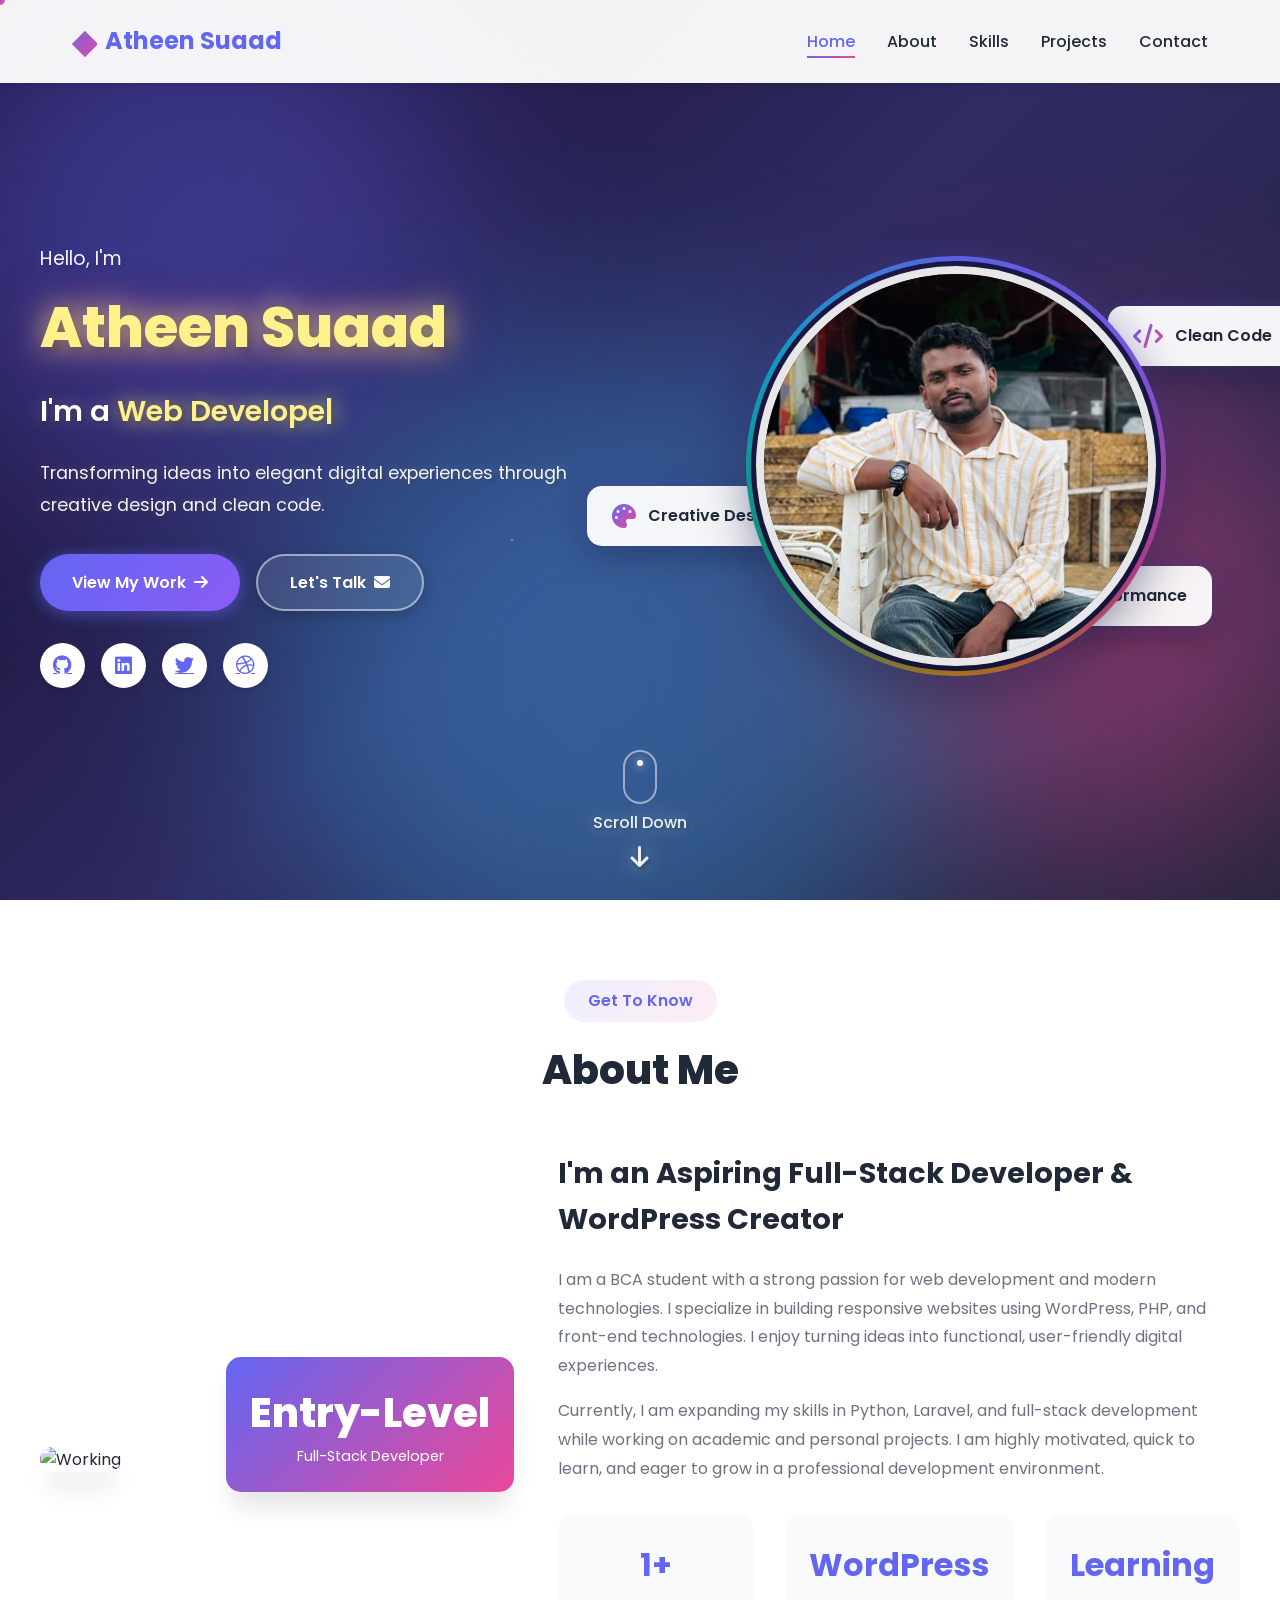
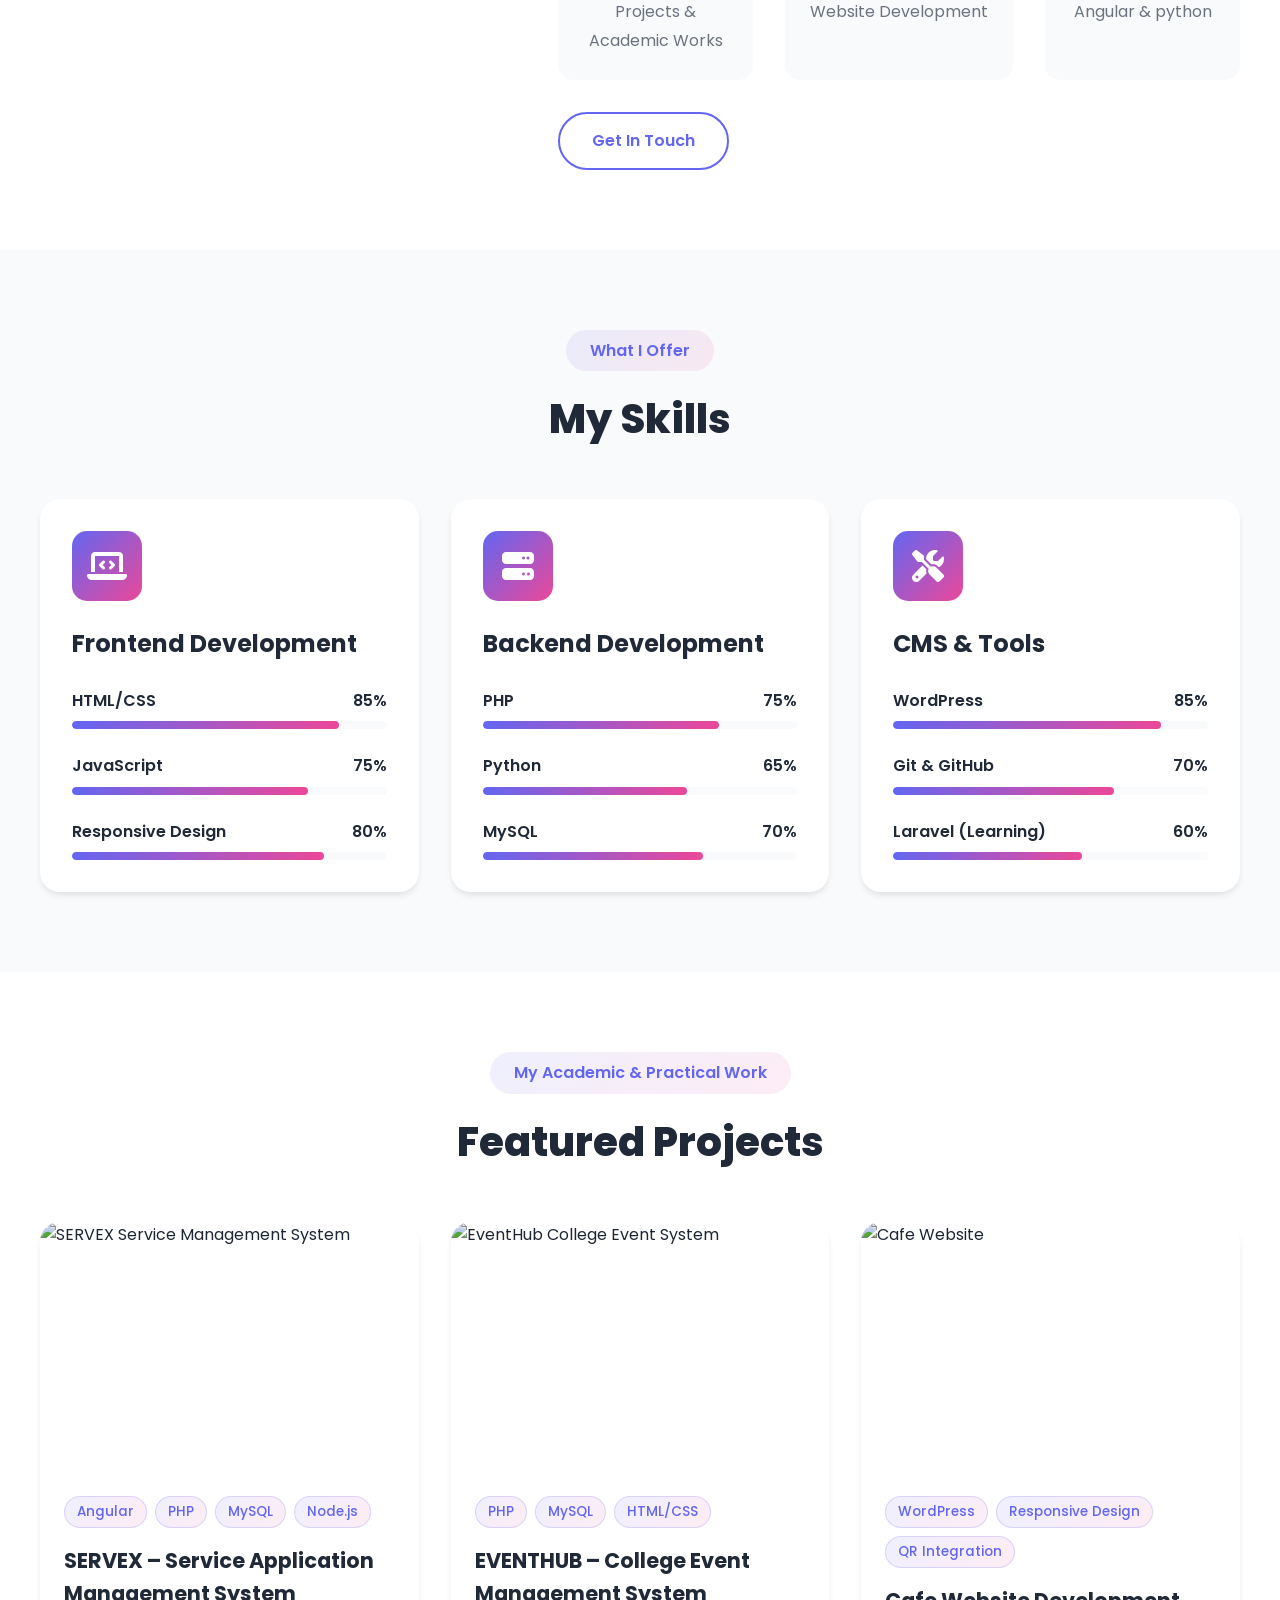
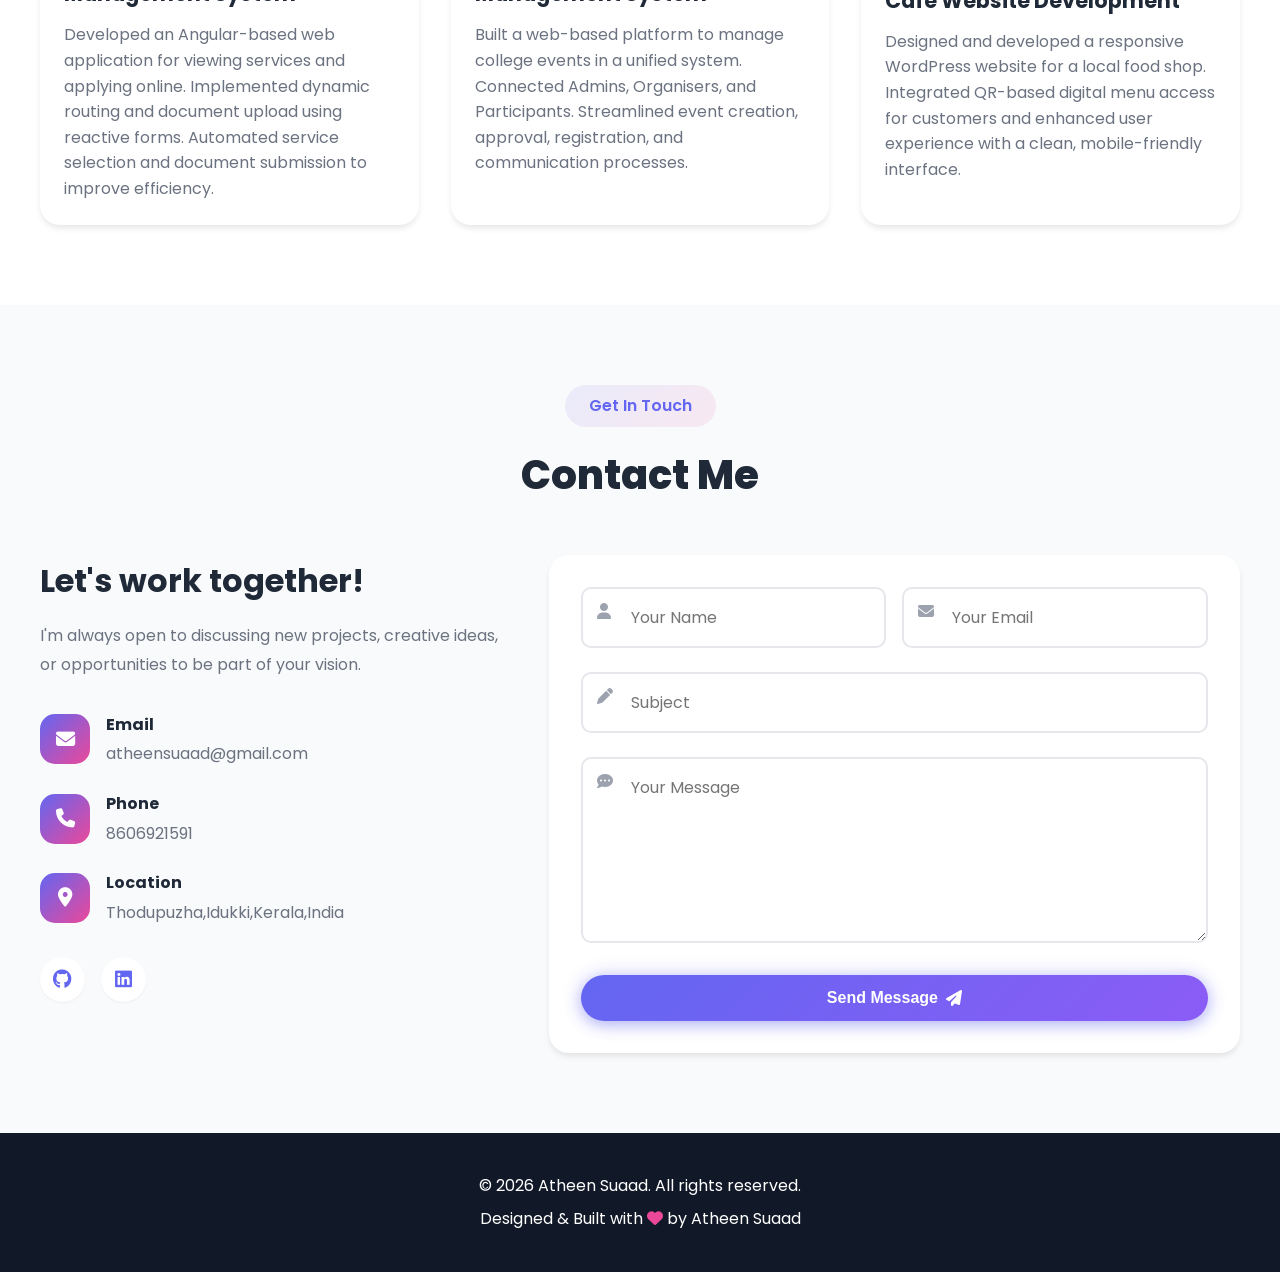
==== index.html @ 61e1c865 "initial commit" ====
<!DOCTYPE html>
<html lang="en">
<head>
    <meta charset="UTF-8">
    <meta name="viewport" content="width=device-width, initial-scale=1.0">
    <title>Atheen Suaad</title>
    <link rel="stylesheet" href="style.css">
    <link rel="stylesheet" href="https://cdnjs.cloudflare.com/ajax/libs/font-awesome/6.4.0/css/all.min.css">
</head>
<body>
    <!-- Animated Background -->
    <div class="animated-bg">
        <div class="gradient-circle circle-1"></div>
        <div class="gradient-circle circle-2"></div>
        <div class="gradient-circle circle-3"></div>
    </div>

    <!-- Navigation -->
    <nav class="navbar">
        <div class="nav-container">
            <a href="#" class="logo">
                <span class="logo-icon">◆</span>
                <span class="logo-text">Atheen Suaad</span>
            </a>
            <ul class="nav-menu">
                <li><a href="#home" class="nav-link active">Home</a></li>
                <li><a href="#about" class="nav-link">About</a></li>
                <li><a href="#skills" class="nav-link">Skills</a></li>
                <li><a href="#projects" class="nav-link">Projects</a></li>
                <li><a href="#contact" class="nav-link">Contact</a></li>
            </ul>
            <div class="hamburger">
                <span></span>
                <span></span>
                <span></span>
            </div>
        </div>
    </nav>

    <!-- Hero Section -->
    <section id="home" class="hero">
        <div class="hero-container">
            <div class="hero-content">
                <div class="hero-text">
                    <p class="hero-greeting">Hello, I'm</p>
                    <h1 class="hero-title">
                        <span class="name-highlight">Atheen Suaad</span>
                    </h1>
                    <div class="typing-container">
                        <p class="hero-subtitle">I'm a <span class="typed-text"></span><span class="cursor">|</span></p>
                    </div>
                    <p class="hero-description">Transforming ideas into elegant digital experiences through creative design and clean code.</p>
                    <div class="hero-buttons">
                        <a href="#projects" class="btn btn-primary">
                            <span>View My Work</span>
                            <i class="fas fa-arrow-right"></i>
                        </a>
                        <a href="#contact" class="btn btn-secondary">
                            <span>Let's Talk</span>
                            <i class="fas fa-envelope"></i>
                        </a>
                    </div>
                    <div class="social-links">
                        <a href="#" class="social-icon"><i class="fab fa-github"></i></a>
                        <a href="#" class="social-icon"><i class="fab fa-linkedin"></i></a>
                        <a href="#" class="social-icon"><i class="fab fa-twitter"></i></a>
                        <a href="#" class="social-icon"><i class="fab fa-dribbble"></i></a>
                    </div>
                </div>
                <div class="hero-image">
                    <div class="image-wrapper">
                        <img src="images/n.jpeg" alt="Profile" class="profile-img">
                        <div class="image-overlay"></div>
                    </div>
                    <div class="floating-card card-1">
                        <i class="fas fa-code"></i>
                        <p>Clean Code</p>
                    </div>
                    <div class="floating-card card-2">
                        <i class="fas fa-palette"></i>
                        <p>Creative Design</p>
                    </div>
                    <div class="floating-card card-3">
                        <i class="fas fa-rocket"></i>
                        <p>Fast Performance</p>
                    </div>
                </div>
            </div>
            <div class="scroll-indicator">
                <span>Scroll Down</span>
                <i class="fas fa-arrow-down"></i>
            </div>
        </div>
    </section>

  <!-- About Section -->
<section id="about" class="about">
    <div class="container">
        <div class="section-header">
            <span class="section-label">Get To Know</span>
            <h2 class="section-title">About Me</h2>
        </div>
        <div class="about-content">
            <div class="about-image">
                <img src="https://images.unsplash.com/photo-1498050108023-c5249f4df085?w=600&h=800&fit=crop" alt="Working" class="work-img">
                <div class="experience-badge">
                    <h3>Entry-Level</h3>
                    <p>Full-Stack Developer</p>
                </div>
            </div>
            <div class="about-text">
                <h3>I'm an Aspiring Full-Stack Developer & WordPress Creator</h3>
                <p>
                    I am a BCA student with a strong passion for web development and modern technologies. 
                    I specialize in building responsive websites using WordPress, PHP, and front-end technologies. 
                    I enjoy turning ideas into functional, user-friendly digital experiences.
                </p>
                <p>
                    Currently, I am expanding my skills in Python, Laravel, and full-stack development 
                    while working on academic and personal projects. I am highly motivated, quick to learn, 
                    and eager to grow in a professional development environment.
                </p>
                
                <div class="stats-grid">
                    <div class="stat-item">
                        <h4>2+</h4>
                        <p>Projects & Academic Works</p>
                    </div>
                    <div class="stat-item">
                        <h4>WordPress</h4>
                        <p>Website Development</p>
                    </div>
                    <div class="stat-item">
                        <h4>Learning</h4>
                        <p>Angular & python</p>
                    </div>
                </div>

                <a href="#contact" class="btn btn-outline">Get In Touch</a>
            </div>
        </div>
    </div>
</section>


 <!-- Skills Section -->
<section id="skills" class="skills">
    <div class="container">
        <div class="section-header">
            <span class="section-label">What I Offer</span>
            <h2 class="section-title">My Skills</h2>
        </div>
        <div class="skills-grid">

            <!-- Frontend -->
            <div class="skill-category">
                <div class="category-icon">
                    <i class="fas fa-laptop-code"></i>
                </div>
                <h3>Frontend Development</h3>
                <div class="skill-bars">

                    <div class="skill-bar">
                        <div class="skill-info">
                            <span>HTML/CSS</span>
                            <span>85%</span>
                        </div>
                        <div class="skill-progress">
                            <div class="progress-fill" data-progress="85"></div>
                        </div>
                    </div>

                    <div class="skill-bar">
                        <div class="skill-info">
                            <span>JavaScript</span>
                            <span>75%</span>
                        </div>
                        <div class="skill-progress">
                            <div class="progress-fill" data-progress="75"></div>
                        </div>
                    </div>

                    <div class="skill-bar">
                        <div class="skill-info">
                            <span>Responsive Design</span>
                            <span>80%</span>
                        </div>
                        <div class="skill-progress">
                            <div class="progress-fill" data-progress="80"></div>
                        </div>
                    </div>

                </div>
            </div>

            <!-- Backend -->
            <div class="skill-category">
                <div class="category-icon">
                    <i class="fas fa-server"></i>
                </div>
                <h3>Backend Development</h3>
                <div class="skill-bars">

                    <div class="skill-bar">
                        <div class="skill-info">
                            <span>PHP</span>
                            <span>75%</span>
                        </div>
                        <div class="skill-progress">
                            <div class="progress-fill" data-progress="75"></div>
                        </div>
                    </div>

                    <div class="skill-bar">
                        <div class="skill-info">
                            <span>Python</span>
                            <span>65%</span>
                        </div>
                        <div class="skill-progress">
                            <div class="progress-fill" data-progress="65"></div>
                        </div>
                    </div>

                    <div class="skill-bar">
                        <div class="skill-info">
                            <span>MySQL</span>
                            <span>70%</span>
                        </div>
                        <div class="skill-progress">
                            <div class="progress-fill" data-progress="70"></div>
                        </div>
                    </div>

                </div>
            </div>

            <!-- CMS & Tools -->
            <div class="skill-category">
                <div class="category-icon">
                    <i class="fas fa-tools"></i>
                </div>
                <h3>CMS & Tools</h3>
                <div class="skill-bars">

                    <div class="skill-bar">
                        <div class="skill-info">
                            <span>WordPress</span>
                            <span>85%</span>
                        </div>
                        <div class="skill-progress">
                            <div class="progress-fill" data-progress="85"></div>
                        </div>
                    </div>

                    <div class="skill-bar">
                        <div class="skill-info">
                            <span>Git & GitHub</span>
                            <span>70%</span>
                        </div>
                        <div class="skill-progress">
                            <div class="progress-fill" data-progress="70"></div>
                        </div>
                    </div>

                    <div class="skill-bar">
                        <div class="skill-info">
                            <span>Laravel (Learning)</span>
                            <span>60%</span>
                        </div>
                        <div class="skill-progress">
                            <div class="progress-fill" data-progress="60"></div>
                        </div>
                    </div>

                </div>
            </div>

        </div>
    </div>
</section>

<!-- Projects Section -->
<section id="projects" class="projects">
    <div class="container">
        <div class="section-header">
            <span class="section-label">My Academic & Practical Work</span>
            <h2 class="section-title">Featured Projects</h2>
        </div>

        <div class="projects-grid">

            <!-- SERVEX Project -->
            <div class="project-card">
                <div class="project-image">
                    <img src="https://images.unsplash.com/photo-1559028012-481c04fa702d?w=800&h=600&fit=crop" alt="SERVEX Service Management System">
                    <div class="project-overlay">
                        <a href="#" class="project-link"><i class="fab fa-github"></i></a>
                    </div>
                </div>
                <div class="project-info">
                    <div class="project-tags">
                        <span class="tag">Angular</span>
                        <span class="tag">PHP</span>
                        <span class="tag">MySQL</span>
                        <span class="tag">Node.js</span>
                    </div>
                    <h3>SERVEX – Service Application Management System</h3>
                    <p>
                        Developed an Angular-based web application for viewing services and applying online. 
                        Implemented dynamic routing and document upload using reactive forms. 
                        Automated service selection and document submission to improve efficiency.
                    </p>
                </div>
            </div>

            <!-- EVENTHUB Project -->
            <div class="project-card">
                <div class="project-image">
                    <img src="https://images.unsplash.com/photo-1492684223066-81342ee5ff30?w=800&h=600&fit=crop" alt="EventHub College Event System">
                    <div class="project-overlay">
                        <a href="#" class="project-link"><i class="fab fa-github"></i></a>
                    </div>
                </div>
                <div class="project-info">
                    <div class="project-tags">
                        <span class="tag">PHP</span>
                        <span class="tag">MySQL</span>
                        <span class="tag">HTML/CSS</span>
                    </div>
                    <h3>EVENTHUB – College Event Management System</h3>
                    <p>
                        Built a web-based platform to manage college events in a unified system. 
                        Connected Admins, Organisers, and Participants. 
                        Streamlined event creation, approval, registration, and communication processes.
                    </p>
                </div>
            </div>

            <!-- Cafe Website -->
            <div class="project-card">
                <div class="project-image">
                    <img src="https://images.unsplash.com/photo-1504674900247-0877df9cc836?w=800&h=600&fit=crop" alt="Cafe Website">
                    <div class="project-overlay">
                        <a href="#" class="project-link"><i class="fas fa-external-link-alt"></i></a>
                    </div>
                </div>
                <div class="project-info">
                    <div class="project-tags">
                        <span class="tag">WordPress</span>
                        <span class="tag">Responsive Design</span>
                        <span class="tag">QR Integration</span>
                    </div>
                    <h3>Cafe Website Development</h3>
                    <p>
                        Designed and developed a responsive WordPress website for a local food shop. 
                        Integrated QR-based digital menu access for customers and enhanced user experience 
                        with a clean, mobile-friendly interface.
                    </p>
                </div>
            </div>

        </div>
    </div>
</section>



    <!-- Contact Section -->
    <section id="contact" class="contact">
        <div class="container">
            <div class="section-header">
                <span class="section-label">Get In Touch</span>
                <h2 class="section-title">Contact Me</h2>
            </div>
            <div class="contact-content">
                <div class="contact-info">
                    <h3>Let's work together!</h3>
                    <p>I'm always open to discussing new projects, creative ideas, or opportunities to be part of your vision.</p>
                    
                    <div class="contact-items">
                        <div class="contact-item">
                            <div class="contact-icon">
                                <i class="fas fa-envelope"></i>
                            </div>
                            <div class="contact-details">
                                <h4>Email</h4>
                                <p>atheensuaad@gmail.com</p>
                            </div>
                        </div>
                        <div class="contact-item">
                            <div class="contact-icon">
                                <i class="fas fa-phone"></i>
                            </div>
                            <div class="contact-details">
                                <h4>Phone</h4>
                                <p>8606921591</p>
                            </div>
                        </div>
                        <div class="contact-item">
                            <div class="contact-icon">
                                <i class="fas fa-map-marker-alt"></i>
                            </div>
                            <div class="contact-details">
                                <h4>Location</h4>
                                <p>Thodupuzha,Idukki,Kerala,India</p>
                            </div>
                        </div>
                    </div>

                    <div class="social-links-contact">
                        <a href="#" class="social-link-contact"><i class="fab fa-github"></i></a>
                        <a href="#" class="social-link-contact"><i class="fab fa-linkedin"></i></a>
                        <!-- <a href="#" class="social-link-contact"><i class="fab fa-twitter"></i></a>
                        <a href="#" class="social-link-contact"><i class="fab fa-dribbble"></i></a>
                        <a href="#" class="social-link-contact"><i class="fab fa-behance"></i></a> -->
                    </div>
                </div>

                <form class="contact-form" id="contactForm">
                    <div class="form-row">
                        <div class="form-group">
                            <input type="text" placeholder="Your Name" required>
                            <i class="fas fa-user"></i>
                        </div>
                        <div class="form-group">
                            <input type="email" placeholder="Your Email" required>
                            <i class="fas fa-envelope"></i>
                        </div>
                    </div>
                    <div class="form-group">
                        <input type="text" placeholder="Subject" required>
                        <i class="fas fa-pen"></i>
                    </div>
                    <div class="form-group">
                        <textarea placeholder="Your Message" rows="6" required></textarea>
                        <i class="fas fa-comment-dots"></i>
                    </div>
                    <button type="submit" class="btn btn-primary btn-submit">
                        <span>Send Message</span>
                        <i class="fas fa-paper-plane"></i>
                    </button>
                </form>
            </div>
        </div>
    </section>

    <!-- Footer -->
    <footer class="footer">
        <div class="container">
            <div class="footer-content">
                <p>&copy; 2026 Atheen Suaad. All rights reserved.</p>
                <p>Designed & Built with <i class="fas fa-heart"></i> by Atheen Suaad</p>
            </div>
        </div>
    </footer>

    <script src="script.js"></script>
</body>
</html>
---- style.css ----
/* Google Fonts */
@import url('https://fonts.googleapis.com/css2?family=Poppins:wght@300;400;500;600;700;800&display=swap');

/* Root Variables */
:root {
    --primary-color: #6366f1;
    --secondary-color: #8b5cf6;
    --accent-color: #ec4899;
    --text-primary: #1f2937;
    --text-secondary: #6b7280;
    --text-light: #9ca3af;
    --bg-primary: #ffffff;
    --bg-secondary: #f9fafb;
    --bg-dark: #111827;
    --border-color: #e5e7eb;
    --shadow-sm: 0 1px 2px 0 rgba(0, 0, 0, 0.05);
    --shadow-md: 0 4px 6px -1px rgba(0, 0, 0, 0.1);
    --shadow-lg: 0 10px 15px -3px rgba(0, 0, 0, 0.1);
    --shadow-xl: 0 20px 25px -5px rgba(0, 0, 0, 0.1);
    --transition: all 0.3s cubic-bezier(0.4, 0, 0.2, 1);
}

/* Reset */
* {
    margin: 0;
    padding: 0;
    box-sizing: border-box;
}

html {
    scroll-behavior: smooth;
}

body {
    font-family: 'Poppins', sans-serif;
    color: var(--text-primary);
    background: var(--bg-primary);
    line-height: 1.6;
    overflow-x: hidden;
}

/* Animated Background */
.animated-bg {
    position: fixed;
    top: 0;
    left: 0;
    width: 100%;
    height: 100%;
    z-index: -1;
    overflow: hidden;
    background: linear-gradient(135deg, #0f0c29, #302b63, #24243e);
    animation: gradientShift 15s ease infinite;
}

@keyframes gradientShift {
    0%, 100% {
        background: linear-gradient(135deg, #0f0c29, #302b63, #24243e);
    }
    50% {
        background: linear-gradient(135deg, #1a1a2e, #16213e, #0f3460);
    }
}

/* Add stars */
.animated-bg::before {
    content: '';
    position: absolute;
    width: 100%;
    height: 100%;
    background-image: 
        radial-gradient(2px 2px at 20% 30%, white, transparent),
        radial-gradient(2px 2px at 60% 70%, white, transparent),
        radial-gradient(1px 1px at 50% 50%, white, transparent),
        radial-gradient(1px 1px at 80% 10%, white, transparent),
        radial-gradient(2px 2px at 90% 60%, white, transparent),
        radial-gradient(1px 1px at 33% 80%, white, transparent),
        radial-gradient(1px 1px at 15% 90%, white, transparent);
    background-size: 200% 200%;
    background-position: 0% 0%;
    animation: stars 120s linear infinite;
    opacity: 0.5;
}

@keyframes stars {
    from {
        background-position: 0% 0%;
    }
    to {
        background-position: 100% 100%;
    }
}

.gradient-circle {
    position: absolute;
    border-radius: 50%;
    filter: blur(100px);
    opacity: 0.6;
    animation: float 20s infinite ease-in-out;
}

.circle-1 {
    width: 600px;
    height: 600px;
    background: radial-gradient(circle, rgba(99, 102, 241, 0.8), rgba(139, 92, 246, 0.4));
    top: -10%;
    left: -10%;
    animation: float 20s infinite ease-in-out, colorChange 10s infinite alternate;
}

.circle-2 {
    width: 500px;
    height: 500px;
    background: radial-gradient(circle, rgba(236, 72, 153, 0.8), rgba(245, 87, 108, 0.4));
    top: 40%;
    right: -5%;
    animation: float 25s infinite ease-in-out 5s, colorChange 12s infinite alternate 2s;
}

.circle-3 {
    width: 700px;
    height: 700px;
    background: radial-gradient(circle, rgba(79, 172, 254, 0.7), rgba(0, 242, 254, 0.3));
    bottom: -15%;
    left: 20%;
    animation: float 30s infinite ease-in-out 10s, colorChange 15s infinite alternate 4s;
}

@keyframes float {
    0%, 100% {
        transform: translate(0, 0) scale(1) rotate(0deg);
    }
    25% {
        transform: translate(50px, -50px) scale(1.1) rotate(90deg);
    }
    50% {
        transform: translate(100px, 0px) scale(0.9) rotate(180deg);
    }
    75% {
        transform: translate(-30px, 30px) scale(1.05) rotate(270deg);
    }
}

@keyframes colorChange {
    0% {
        opacity: 0.6;
    }
    50% {
        opacity: 0.8;
    }
    100% {
        opacity: 0.6;
    }
}

/* Navigation */
.navbar {
    position: fixed;
    top: 0;
    left: 0;
    width: 100%;
    background: rgba(255, 255, 255, 0.95);
    backdrop-filter: blur(10px);
    box-shadow: var(--shadow-md);
    z-index: 1000;
    transition: var(--transition);
}

.navbar.scrolled {
    background: rgba(255, 255, 255, 0.98);
    box-shadow: var(--shadow-lg);
}

.nav-container {
    max-width: 1200px;
    margin: 0 auto;
    padding: 1rem 2rem;
    display: flex;
    justify-content: space-between;
    align-items: center;
}

.logo {
    display: flex;
    align-items: center;
    gap: 0.5rem;
    font-size: 1.5rem;
    font-weight: 700;
    color: var(--primary-color);
    text-decoration: none;
    transition: var(--transition);
}

.logo-icon {
    font-size: 2rem;
    background: linear-gradient(135deg, var(--primary-color), var(--accent-color));
    -webkit-background-clip: text;
    -webkit-text-fill-color: transparent;
    background-clip: text;
}

.logo:hover {
    transform: translateY(-2px);
}

.nav-menu {
    display: flex;
    list-style: none;
    gap: 2rem;
}

.nav-link {
    color: var(--text-primary);
    text-decoration: none;
    font-weight: 500;
    transition: var(--transition);
    position: relative;
}

.nav-link::after {
    content: '';
    position: absolute;
    bottom: -5px;
    left: 0;
    width: 0;
    height: 2px;
    background: linear-gradient(90deg, var(--primary-color), var(--accent-color));
    transition: var(--transition);
}

.nav-link:hover::after,
.nav-link.active::after {
    width: 100%;
}

.nav-link:hover,
.nav-link.active {
    color: var(--primary-color);
}

.hamburger {
    display: none;
    flex-direction: column;
    gap: 5px;
    cursor: pointer;
}

.hamburger span {
    width: 25px;
    height: 3px;
    background: var(--primary-color);
    border-radius: 3px;
    transition: var(--transition);
}

/* Hero Section */
.hero {
    min-height: 100vh;
    display: flex;
    align-items: center;
    padding: 6rem 2rem 4rem;
    position: relative;
    background: transparent;
}

.hero-container {
    max-width: 1200px;
    margin: 0 auto;
    width: 100%;
}

.hero-content {
    display: grid;
    grid-template-columns: 1fr 1fr;
    gap: 4rem;
    align-items: center;
}

.hero-greeting {
    font-size: 1.2rem;
    color: rgba(255, 255, 255, 0.95);
    margin-bottom: 0.5rem;
    animation: fadeInUp 0.6s ease-out, glow 2s ease-in-out infinite alternate;
    text-shadow: 0 0 10px rgba(99, 102, 241, 0.5), 2px 2px 4px rgba(0, 0, 0, 0.3);
}

.hero-title {
    font-size: 3.5rem;
    font-weight: 800;
    margin-bottom: 1rem;
    animation: fadeInUp 0.6s ease-out 0.2s both, textShine 3s ease-in-out infinite;
    color: white;
    text-shadow: 0 0 20px rgba(255, 255, 255, 0.5), 2px 2px 8px rgba(0, 0, 0, 0.4);
    position: relative;
    display: inline-block;
}

@keyframes textShine {
    0%, 100% {
        text-shadow: 0 0 20px rgba(255, 255, 255, 0.5), 
                     0 0 40px rgba(99, 102, 241, 0.3),
                     2px 2px 8px rgba(0, 0, 0, 0.4);
    }
    50% {
        text-shadow: 0 0 30px rgba(255, 255, 255, 0.8), 
                     0 0 60px rgba(236, 72, 153, 0.5),
                     2px 2px 8px rgba(0, 0, 0, 0.4);
    }
}

@keyframes glow {
    0% {
        text-shadow: 0 0 10px rgba(99, 102, 241, 0.5), 2px 2px 4px rgba(0, 0, 0, 0.3);
    }
    100% {
        text-shadow: 0 0 20px rgba(99, 102, 241, 0.8), 0 0 30px rgba(236, 72, 153, 0.4), 2px 2px 4px rgba(0, 0, 0, 0.3);
    }
}

.name-highlight {
    color: #fef08a;
    text-shadow: 0 0 30px rgba(254, 240, 138, 0.8), 
                 0 0 50px rgba(236, 72, 153, 0.5),
                 3px 3px 10px rgba(0, 0, 0, 0.5);
    display: inline-block;
    animation: nameGlow 2s ease-in-out infinite alternate;
}

@keyframes nameGlow {
    0% {
        text-shadow: 0 0 30px rgba(254, 240, 138, 0.8), 
                     0 0 50px rgba(236, 72, 153, 0.5),
                     3px 3px 10px rgba(0, 0, 0, 0.5);
    }
    100% {
        text-shadow: 0 0 40px rgba(254, 240, 138, 1), 
                     0 0 70px rgba(99, 102, 241, 0.7),
                     3px 3px 10px rgba(0, 0, 0, 0.5);
    }
}

.typing-container {
    margin-bottom: 1.5rem;
    animation: fadeInUp 0.6s ease-out 0.4s both;
}

.hero-subtitle {
    font-size: 1.8rem;
    color: white;
    font-weight: 600;
    text-shadow: 0 0 15px rgba(255, 255, 255, 0.3), 2px 2px 6px rgba(0, 0, 0, 0.4);
}

.typed-text {
    color: #fef08a;
    text-shadow: 0 0 20px rgba(254, 240, 138, 0.8), 2px 2px 6px rgba(0, 0, 0, 0.4);
    animation: typedGlow 1.5s ease-in-out infinite alternate;
}

@keyframes typedGlow {
    0% {
        text-shadow: 0 0 20px rgba(254, 240, 138, 0.8), 2px 2px 6px rgba(0, 0, 0, 0.4);
    }
    100% {
        text-shadow: 0 0 30px rgba(254, 240, 138, 1), 0 0 50px rgba(236, 72, 153, 0.6), 2px 2px 6px rgba(0, 0, 0, 0.4);
    }
}

.cursor {
    color: #fef08a;
    animation: blink 1s infinite;
    text-shadow: 0 0 20px rgba(254, 240, 138, 1), 2px 2px 6px rgba(0, 0, 0, 0.4);
}

@keyframes blink {
    0%, 50% { opacity: 1; }
    51%, 100% { opacity: 0; }
}

.hero-description {
    font-size: 1.1rem;
    color: rgba(255, 255, 255, 0.95);
    margin-bottom: 2rem;
    animation: fadeInUp 0.6s ease-out 0.6s both;
    text-shadow: 0 0 10px rgba(255, 255, 255, 0.2), 2px 2px 4px rgba(0, 0, 0, 0.3);
    line-height: 1.8;
}

.hero-buttons {
    display: flex;
    gap: 1rem;
    margin-bottom: 2rem;
    animation: fadeInUp 0.6s ease-out 0.8s both;
}

.btn {
    padding: 0.875rem 2rem;
    border-radius: 50px;
    text-decoration: none;
    font-weight: 600;
    display: inline-flex;
    align-items: center;
    gap: 0.5rem;
    transition: var(--transition);
    border: none;
    cursor: pointer;
    font-size: 1rem;
    position: relative;
    overflow: hidden;
    z-index: 1;
}

.btn::before {
    content: '';
    position: absolute;
    top: 50%;
    left: 50%;
    width: 0;
    height: 0;
    border-radius: 50%;
    background: rgba(255, 255, 255, 0.3);
    transform: translate(-50%, -50%);
    transition: width 0.6s, height 0.6s;
    z-index: -1;
}

.btn:hover::before {
    width: 300px;
    height: 300px;
}

.btn-primary {
    background: linear-gradient(135deg, var(--primary-color), var(--secondary-color));
    color: white;
    box-shadow: 0 4px 15px rgba(99, 102, 241, 0.4), 0 0 20px rgba(99, 102, 241, 0.2);
    animation: buttonPulse 2s ease-in-out infinite;
}

@keyframes buttonPulse {
    0%, 100% {
        box-shadow: 0 4px 15px rgba(99, 102, 241, 0.4), 0 0 20px rgba(99, 102, 241, 0.2);
    }
    50% {
        box-shadow: 0 4px 25px rgba(99, 102, 241, 0.6), 0 0 40px rgba(236, 72, 153, 0.4);
    }
}

.btn-primary:hover {
    transform: translateY(-3px) scale(1.05);
    box-shadow: 0 6px 30px rgba(99, 102, 241, 0.6), 0 0 50px rgba(236, 72, 153, 0.5);
    animation: none;
}

.btn-secondary {
    background: rgba(255, 255, 255, 0.1);
    color: white;
    border: 2px solid rgba(255, 255, 255, 0.5);
    backdrop-filter: blur(10px);
    box-shadow: 0 4px 15px rgba(0, 0, 0, 0.2);
}

.btn-secondary:hover {
    background: rgba(255, 255, 255, 0.2);
    border-color: rgba(255, 255, 255, 0.8);
    transform: translateY(-3px) scale(1.05);
    box-shadow: 0 6px 25px rgba(255, 255, 255, 0.3);
}

.btn-outline {
    background: transparent;
    color: var(--primary-color);
    border: 2px solid var(--primary-color);
}

.btn-outline:hover {
    background: var(--primary-color);
    color: white;
}

.social-links {
    display: flex;
    gap: 1rem;
    animation: fadeInUp 0.6s ease-out 1s both;
}

.social-icon {
    width: 45px;
    height: 45px;
    border-radius: 50%;
    background: white;
    display: flex;
    align-items: center;
    justify-content: center;
    color: var(--primary-color);
    font-size: 1.2rem;
    transition: var(--transition);
    box-shadow: var(--shadow-md);
}

.social-icon:hover {
    background: linear-gradient(135deg, var(--primary-color), var(--accent-color));
    color: white;
    transform: translateY(-5px);
    box-shadow: var(--shadow-lg);
}

/* Hero Image */
.hero-image {
    position: relative;
    animation: fadeInRight 0.8s ease-out 0.4s both;
}

.image-wrapper {
    position: relative;
    width: 400px;
    height: 400px;
    margin: 0 auto;
}

.profile-img {
    width: 100%;
    height: 100%;
    object-fit: cover;
    border-radius: 50%;
    border: 8px solid rgba(255, 255, 255, 0.9);
    box-shadow: 0 20px 60px rgba(0, 0, 0, 0.4), 0 0 40px rgba(99, 102, 241, 0.4);
    position: relative;
    z-index: 2;
    animation: profileFloat 4s ease-in-out infinite;
}

@keyframes profileFloat {
    0%, 100% {
        transform: translateY(0) scale(1);
        box-shadow: 0 20px 60px rgba(0, 0, 0, 0.4), 0 0 40px rgba(99, 102, 241, 0.4);
    }
    50% {
        transform: translateY(-15px) scale(1.02);
        box-shadow: 0 30px 80px rgba(0, 0, 0, 0.5), 0 0 60px rgba(236, 72, 153, 0.6);
    }
}

.image-overlay {
    position: absolute;
    top: -10px;
    left: -10px;
    width: calc(100% + 20px);
    height: calc(100% + 20px);
    border-radius: 50%;
    background: conic-gradient(
        from 0deg,
        #6366f1,
        #8b5cf6,
        #ec4899,
        #f59e0b,
        #10b981,
        #06b6d4,
        #6366f1
    );
    z-index: 1;
    animation: rotate 6s linear infinite;
}

@keyframes rotate {
    0% {
        transform: rotate(0deg);
    }
    100% {
        transform: rotate(360deg);
    }
}

.image-overlay::before {
    content: '';
    position: absolute;
    top: 5px;
    left: 5px;
    right: 5px;
    bottom: 5px;
    background: #0f0c29;
    border-radius: 50%;
    z-index: -1;
}

.floating-card {
    position: absolute;
    background: rgba(255, 255, 255, 0.95);
    backdrop-filter: blur(10px);
    padding: 1rem 1.5rem;
    border-radius: 15px;
    box-shadow: 0 8px 32px rgba(0, 0, 0, 0.3), 0 0 20px rgba(99, 102, 241, 0.3);
    display: flex;
    align-items: center;
    gap: 0.75rem;
    animation: floatCard 3s ease-in-out infinite;
    border: 1px solid rgba(255, 255, 255, 0.3);
    transform-style: preserve-3d;
}

.floating-card::before {
    content: '';
    position: absolute;
    top: -2px;
    left: -2px;
    right: -2px;
    bottom: -2px;
    background: linear-gradient(135deg, rgba(99, 102, 241, 0.5), rgba(236, 72, 153, 0.5));
    border-radius: 15px;
    z-index: -1;
    filter: blur(10px);
    opacity: 0;
    transition: opacity 0.3s;
}

.floating-card:hover::before {
    opacity: 1;
}

.floating-card i {
    font-size: 1.5rem;
    background: linear-gradient(135deg, var(--primary-color), var(--accent-color));
    -webkit-background-clip: text;
    -webkit-text-fill-color: transparent;
    background-clip: text;
    animation: iconSpin 4s linear infinite;
}

@keyframes iconSpin {
    0%, 100% {
        transform: rotate(0deg) scale(1);
    }
    25% {
        transform: rotate(-10deg) scale(1.1);
    }
    50% {
        transform: rotate(0deg) scale(1);
    }
    75% {
        transform: rotate(10deg) scale(1.1);
    }
}

.floating-card p {
    font-weight: 600;
    color: var(--text-primary);
    margin: 0;
}

.card-1 {
    top: 10%;
    right: -10%;
    animation: floatCard 3s ease-in-out infinite, cardRotate1 6s ease-in-out infinite;
}

.card-2 {
    bottom: 30%;
    left: -15%;
    animation: floatCard 3s ease-in-out infinite 1s, cardRotate2 6s ease-in-out infinite 1s;
}

.card-3 {
    bottom: 10%;
    right: 5%;
    animation: floatCard 3s ease-in-out infinite 2s, cardRotate3 6s ease-in-out infinite 2s;
}

@keyframes floatCard {
    0%, 100% {
        transform: translateY(0) translateZ(0);
    }
    50% {
        transform: translateY(-20px) translateZ(20px);
    }
}

@keyframes cardRotate1 {
    0%, 100% {
        transform: rotateY(0deg) rotateX(0deg);
    }
    50% {
        transform: rotateY(10deg) rotateX(5deg);
    }
}

@keyframes cardRotate2 {
    0%, 100% {
        transform: rotateY(0deg) rotateX(0deg);
    }
    50% {
        transform: rotateY(-10deg) rotateX(-5deg);
    }
}

@keyframes cardRotate3 {
    0%, 100% {
        transform: rotateY(0deg) rotateX(0deg);
    }
    50% {
        transform: rotateY(5deg) rotateX(10deg);
    }
}

.scroll-indicator {
    position: absolute;
    bottom: 2rem;
    left: 50%;
    transform: translateX(-50%);
    display: flex;
    flex-direction: column;
    align-items: center;
    gap: 0.5rem;
    color: rgba(255, 255, 255, 0.9);
    font-weight: 500;
    animation: bounce 2s infinite;
    text-shadow: 0 0 20px rgba(255, 255, 255, 0.5), 2px 2px 4px rgba(0, 0, 0, 0.3);
    z-index: 10;
}

.scroll-indicator::before {
    content: '';
    position: absolute;
    width: 30px;
    height: 50px;
    border: 2px solid rgba(255, 255, 255, 0.5);
    border-radius: 25px;
    top: -60px;
}

.scroll-indicator::after {
    content: '';
    position: absolute;
    width: 6px;
    height: 6px;
    background: white;
    border-radius: 50%;
    top: -50px;
    animation: scrollWheel 2s infinite;
    box-shadow: 0 0 10px rgba(255, 255, 255, 0.8);
}

@keyframes scrollWheel {
    0% {
        transform: translateY(0);
        opacity: 1;
    }
    50% {
        opacity: 0.5;
    }
    100% {
        transform: translateY(20px);
        opacity: 0;
    }
}

.scroll-indicator i {
    font-size: 1.5rem;
    animation: arrowBounce 1s infinite;
}

@keyframes arrowBounce {
    0%, 20%, 50%, 80%, 100% {
        transform: translateY(0);
    }
    40% {
        transform: translateY(5px);
    }
    60% {
        transform: translateY(3px);
    }
}

@keyframes bounce {
    0%, 20%, 50%, 80%, 100% {
        transform: translateX(-50%) translateY(0);
    }
    40% {
        transform: translateX(-50%) translateY(-10px);
    }
    60% {
        transform: translateX(-50%) translateY(-5px);
    }
}

/* Section Styles */
section {
    padding: 5rem 2rem;
    position: relative;
}

.container {
    max-width: 1200px;
    margin: 0 auto;
}

.section-header {
    text-align: center;
    margin-bottom: 3rem;
}

.section-label {
    display: inline-block;
    padding: 0.5rem 1.5rem;
    background: linear-gradient(135deg, rgba(99, 102, 241, 0.1), rgba(236, 72, 153, 0.1));
    color: var(--primary-color);
    border-radius: 50px;
    font-weight: 600;
    margin-bottom: 1rem;
}

.section-title {
    font-size: 2.5rem;
    font-weight: 800;
    color: var(--text-primary);
    margin-bottom: 1rem;
}

/* About Section */
.about {
    background: white;
}

.about-content {
    display: grid;
    grid-template-columns: 1fr 1.5fr;
    gap: 4rem;
    align-items: center;
}

.about-image {
    position: relative;
}

.work-img {
    width: 100%;
    border-radius: 20px;
    box-shadow: var(--shadow-xl);
}

.experience-badge {
    position: absolute;
    bottom: -20px;
    right: -20px;
    background: linear-gradient(135deg, var(--primary-color), var(--accent-color));
    color: white;
    padding: 1.5rem;
    border-radius: 15px;
    text-align: center;
    box-shadow: var(--shadow-xl);
}

.experience-badge h3 {
    font-size: 2.5rem;
    font-weight: 800;
    margin: 0;
}

.experience-badge p {
    margin: 0;
    font-size: 0.9rem;
}

.about-text h3 {
    font-size: 1.8rem;
    margin-bottom: 1.5rem;
    color: var(--text-primary);
}

.about-text p {
    color: var(--text-secondary);
    margin-bottom: 1rem;
    line-height: 1.8;
}

.stats-grid {
    display: grid;
    grid-template-columns: repeat(3, 1fr);
    gap: 2rem;
    margin: 2rem 0;
}

.stat-item {
    text-align: center;
    padding: 1.5rem;
    background: var(--bg-secondary);
    border-radius: 15px;
    transition: var(--transition);
}

.stat-item:hover {
    transform: translateY(-5px);
    box-shadow: var(--shadow-md);
}

.stat-item h4 {
    font-size: 2rem;
    color: var(--primary-color);
    margin-bottom: 0.5rem;
}

.stat-item p {
    color: var(--text-secondary);
    margin: 0;
}

/* Skills Section */
.skills {
    background: var(--bg-secondary);
}

.skills-grid {
    display: grid;
    grid-template-columns: repeat(auto-fit, minmax(300px, 1fr));
    gap: 2rem;
}

.skill-category {
    background: white;
    padding: 2rem;
    border-radius: 20px;
    box-shadow: var(--shadow-md);
    transition: var(--transition);
}

.skill-category:hover {
    transform: translateY(-10px);
    box-shadow: var(--shadow-xl);
}

.category-icon {
    width: 70px;
    height: 70px;
    border-radius: 15px;
    background: linear-gradient(135deg, var(--primary-color), var(--accent-color));
    display: flex;
    align-items: center;
    justify-content: center;
    margin-bottom: 1.5rem;
}

.category-icon i {
    font-size: 2rem;
    color: white;
}

.skill-category h3 {
    font-size: 1.5rem;
    margin-bottom: 1.5rem;
    color: var(--text-primary);
}

.skill-bars {
    display: flex;
    flex-direction: column;
    gap: 1.5rem;
}

.skill-bar {
    display: flex;
    flex-direction: column;
    gap: 0.5rem;
}

.skill-info {
    display: flex;
    justify-content: space-between;
    font-weight: 600;
    color: var(--text-primary);
}

.skill-progress {
    height: 8px;
    background: var(--bg-secondary);
    border-radius: 10px;
    overflow: hidden;
}

.progress-fill {
    height: 100%;
    background: linear-gradient(90deg, var(--primary-color), var(--accent-color));
    border-radius: 10px;
    transition: width 1s ease-out;
    width: 0;
}

/* Projects Section */
.projects {
    background: white;
}

.projects-grid {
    display: grid;
    grid-template-columns: repeat(auto-fill, minmax(350px, 1fr));
    gap: 2rem;
}

.project-card {
    background: white;
    border-radius: 20px;
    overflow: hidden;
    box-shadow: var(--shadow-md);
    transition: var(--transition);
    position: relative;
}

.project-card::before {
    content: '';
    position: absolute;
    top: 0;
    left: -100%;
    width: 100%;
    height: 100%;
    background: linear-gradient(
        90deg,
        transparent,
        rgba(255, 255, 255, 0.3),
        transparent
    );
    transition: left 0.5s;
    z-index: 10;
}

.project-card:hover::before {
    left: 100%;
}

.project-card:hover {
    transform: translateY(-10px) rotateX(5deg);
    box-shadow: 0 30px 60px rgba(0, 0, 0, 0.2), 
                0 0 40px rgba(99, 102, 241, 0.3);
}

.project-image {
    position: relative;
    overflow: hidden;
    height: 250px;
}

.project-image::after {
    content: '';
    position: absolute;
    top: 0;
    left: 0;
    width: 100%;
    height: 100%;
    background: linear-gradient(
        135deg,
        rgba(99, 102, 241, 0.1),
        rgba(236, 72, 153, 0.1)
    );
    opacity: 0;
    transition: opacity 0.3s;
}

.project-card:hover .project-image::after {
    opacity: 1;
}

.project-image img {
    width: 100%;
    height: 100%;
    object-fit: cover;
    transition: transform 0.5s ease;
    filter: brightness(0.95);
}

.project-card:hover .project-image img {
    transform: scale(1.15) rotate(2deg);
    filter: brightness(1);
}

.project-overlay {
    position: absolute;
    top: 0;
    left: 0;
    width: 100%;
    height: 100%;
    background: linear-gradient(135deg, rgba(99, 102, 241, 0.95), rgba(236, 72, 153, 0.95));
    display: flex;
    align-items: center;
    justify-content: center;
    gap: 1rem;
    opacity: 0;
    transition: var(--transition);
    backdrop-filter: blur(5px);
}

.project-card:hover .project-overlay {
    opacity: 1;
}

.project-link {
    width: 50px;
    height: 50px;
    border-radius: 50%;
    background: white;
    display: flex;
    align-items: center;
    justify-content: center;
    color: var(--primary-color);
    font-size: 1.2rem;
    transition: var(--transition);
    text-decoration: none;
    box-shadow: 0 4px 15px rgba(0, 0, 0, 0.2);
    animation: projectLinkFloat 2s ease-in-out infinite;
}

@keyframes projectLinkFloat {
    0%, 100% {
        transform: translateY(0);
    }
    50% {
        transform: translateY(-5px);
    }
}

.project-link:hover {
    transform: scale(1.2) rotate(360deg);
    box-shadow: 0 6px 20px rgba(0, 0, 0, 0.3);
}

.project-info {
    padding: 1.5rem;
    position: relative;
}

.project-tags {
    display: flex;
    gap: 0.5rem;
    margin-bottom: 1rem;
    flex-wrap: wrap;
}

.tag {
    padding: 0.25rem 0.75rem;
    background: linear-gradient(135deg, rgba(99, 102, 241, 0.1), rgba(236, 72, 153, 0.1));
    color: var(--primary-color);
    border-radius: 20px;
    font-size: 0.85rem;
    font-weight: 500;
    transition: var(--transition);
    border: 1px solid rgba(99, 102, 241, 0.2);
}

.project-card:hover .tag {
    background: linear-gradient(135deg, rgba(99, 102, 241, 0.2), rgba(236, 72, 153, 0.2));
    transform: translateY(-2px);
}

.project-info h3 {
    font-size: 1.3rem;
    margin-bottom: 0.75rem;
    color: var(--text-primary);
    transition: var(--transition);
}

.project-card:hover .project-info h3 {
    background: linear-gradient(135deg, var(--primary-color), var(--accent-color));
    -webkit-background-clip: text;
    -webkit-text-fill-color: transparent;
    background-clip: text;
}

.project-info p {
    color: var(--text-secondary);
    line-height: 1.6;
}

/* Contact Section */
.contact {
    background: var(--bg-secondary);
}

.contact-content {
    display: grid;
    grid-template-columns: 1fr 1.5fr;
    gap: 3rem;
}

.contact-info h3 {
    font-size: 2rem;
    margin-bottom: 1rem;
    color: var(--text-primary);
}

.contact-info > p {
    color: var(--text-secondary);
    margin-bottom: 2rem;
    line-height: 1.8;
}

.contact-items {
    display: flex;
    flex-direction: column;
    gap: 1.5rem;
    margin-bottom: 2rem;
}

.contact-item {
    display: flex;
    gap: 1rem;
    align-items: center;
}

.contact-icon {
    width: 50px;
    height: 50px;
    border-radius: 15px;
    background: linear-gradient(135deg, var(--primary-color), var(--accent-color));
    display: flex;
    align-items: center;
    justify-content: center;
    color: white;
    font-size: 1.2rem;
}

.contact-details h4 {
    font-size: 1rem;
    margin-bottom: 0.25rem;
    color: var(--text-primary);
}

.contact-details p {
    color: var(--text-secondary);
    margin: 0;
}

.social-links-contact {
    display: flex;
    gap: 1rem;
}

.social-link-contact {
    width: 45px;
    height: 45px;
    border-radius: 50%;
    background: white;
    display: flex;
    align-items: center;
    justify-content: center;
    color: var(--primary-color);
    font-size: 1.2rem;
    transition: var(--transition);
    text-decoration: none;
    box-shadow: var(--shadow-sm);
}

.social-link-contact:hover {
    background: linear-gradient(135deg, var(--primary-color), var(--accent-color));
    color: white;
    transform: translateY(-5px);
    box-shadow: var(--shadow-md);
}

.contact-form {
    background: white;
    padding: 2rem;
    border-radius: 20px;
    box-shadow: var(--shadow-md);
}

.form-row {
    display: grid;
    grid-template-columns: 1fr 1fr;
    gap: 1rem;
}

.form-group {
    position: relative;
    margin-bottom: 1.5rem;
}

.form-group input,
.form-group textarea {
    width: 100%;
    padding: 1rem 1rem 1rem 3rem;
    border: 2px solid var(--border-color);
    border-radius: 10px;
    font-family: 'Poppins', sans-serif;
    font-size: 1rem;
    transition: var(--transition);
}

.form-group input:focus,
.form-group textarea:focus {
    outline: none;
    border-color: var(--primary-color);
}

.form-group i {
    position: absolute;
    left: 1rem;
    top: 1rem;
    color: var(--text-light);
    transition: var(--transition);
}

.form-group input:focus + i,
.form-group textarea:focus + i {
    color: var(--primary-color);
}

.form-group textarea + i {
    top: 1rem;
}

.btn-submit {
    width: 100%;
    justify-content: center;
}

/* Footer */
.footer {
    background: var(--bg-dark);
    color: white;
    padding: 2rem;
    text-align: center;
}

.footer-content p {
    margin: 0.5rem 0;
}

.footer i {
    color: var(--accent-color);
}

/* Animations */
@keyframes fadeInUp {
    from {
        opacity: 0;
        transform: translateY(30px);
    }
    to {
        opacity: 1;
        transform: translateY(0);
    }
}

@keyframes fadeInRight {
    from {
        opacity: 0;
        transform: translateX(30px);
    }
    to {
        opacity: 1;
        transform: translateX(0);
    }
}

/* Responsive Design */
@media (max-width: 968px) {
    .nav-menu {
        position: fixed;
        top: 70px;
        right: -100%;
        width: 70%;
        height: calc(100vh - 70px);
        background: white;
        flex-direction: column;
        padding: 2rem;
        box-shadow: var(--shadow-lg);
        transition: var(--transition);
    }

    .nav-menu.active {
        right: 0;
    }

    .hamburger {
        display: flex;
    }

    .hamburger.active span:nth-child(1) {
        transform: rotate(45deg) translate(5px, 5px);
    }

    .hamburger.active span:nth-child(2) {
        opacity: 0;
    }

    .hamburger.active span:nth-child(3) {
        transform: rotate(-45deg) translate(7px, -7px);
    }

    .hero-content {
        grid-template-columns: 1fr;
        text-align: center;
    }

    .hero-title {
        font-size: 2.5rem;
    }

    .hero-subtitle {
        font-size: 1.5rem;
    }

    .hero-buttons {
        justify-content: center;
    }

    .social-links {
        justify-content: center;
    }

    .image-wrapper {
        width: 300px;
        height: 300px;
    }

    .floating-card {
        display: none;
    }

    .about-content {
        grid-template-columns: 1fr;
    }

    .stats-grid {
        grid-template-columns: 1fr;
    }

    .contact-content {
        grid-template-columns: 1fr;
    }

    .form-row {
        grid-template-columns: 1fr;
    }
}

@media (max-width: 576px) {
    .hero-title {
        font-size: 2rem;
    }

    .section-title {
        font-size: 2rem;
    }

    .projects-grid {
        grid-template-columns: 1fr;
    }

    .skills-grid {
        grid-template-columns: 1fr;
    }
}
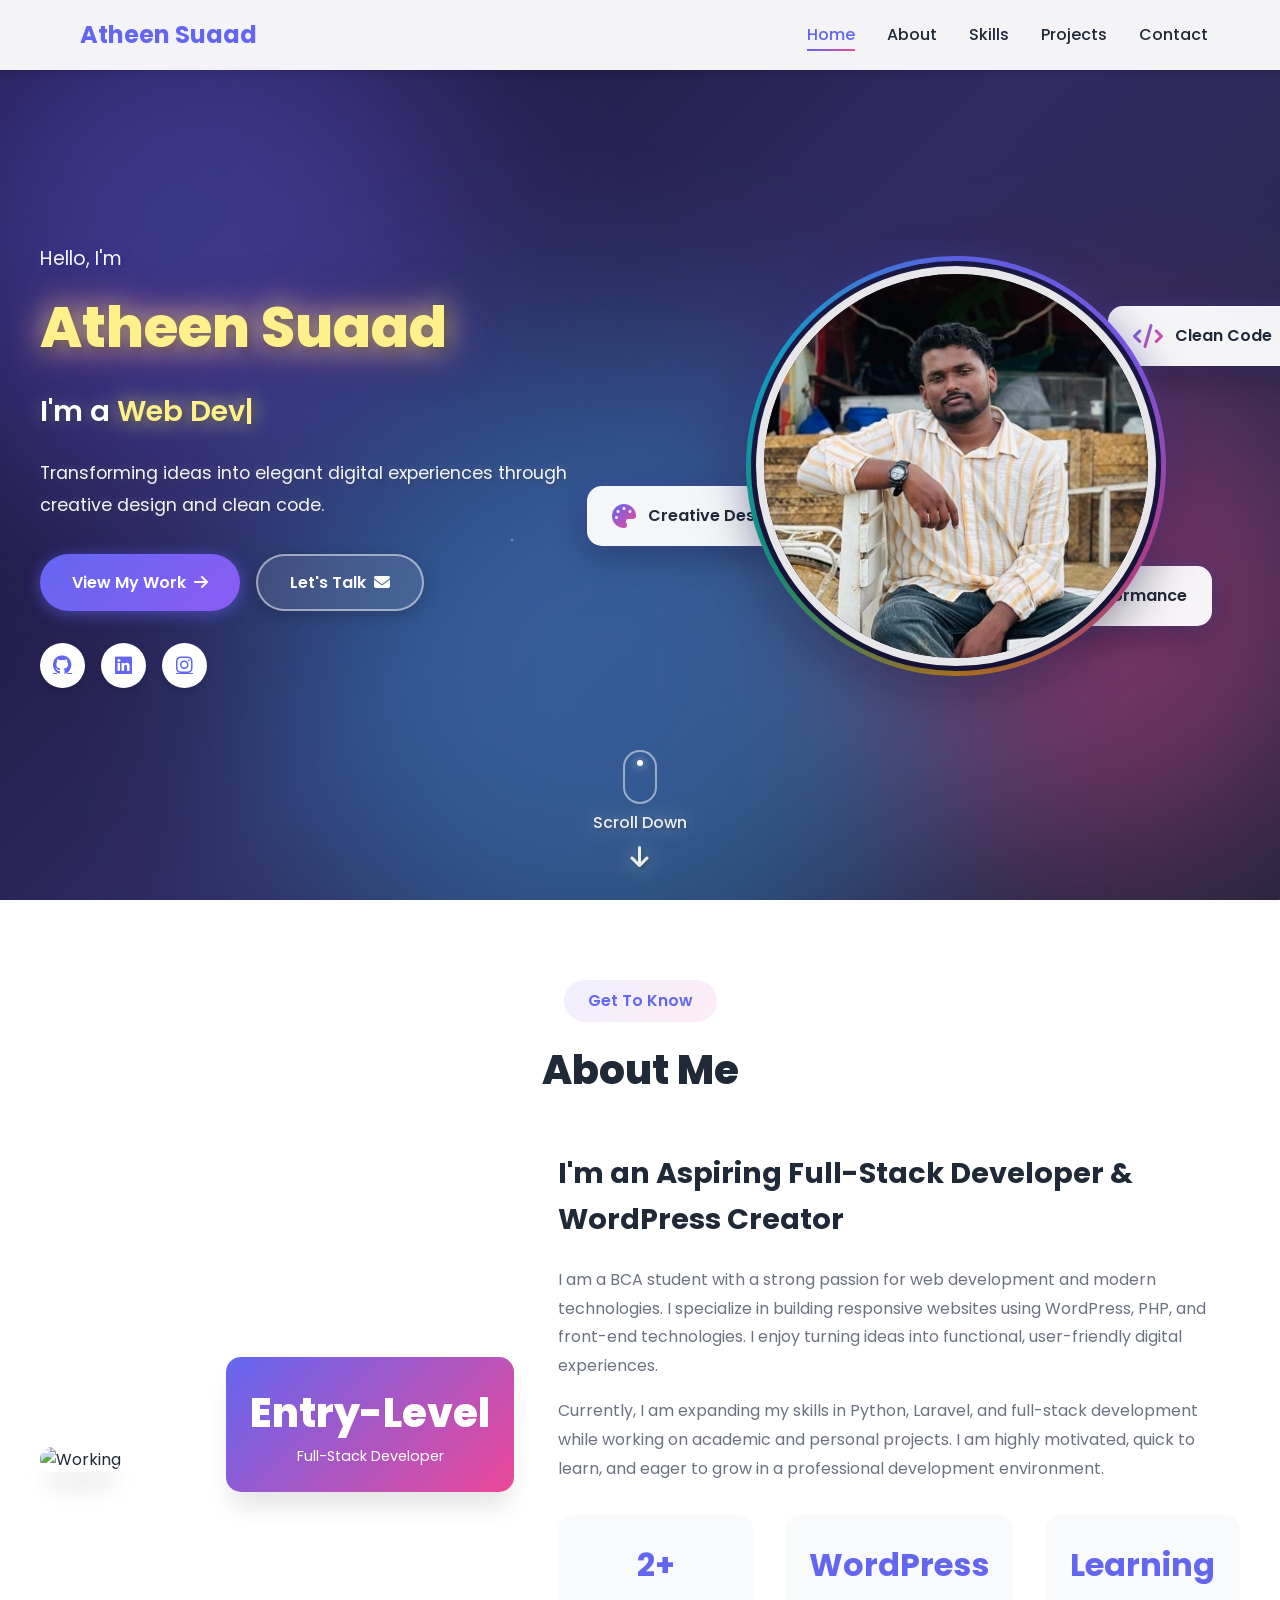
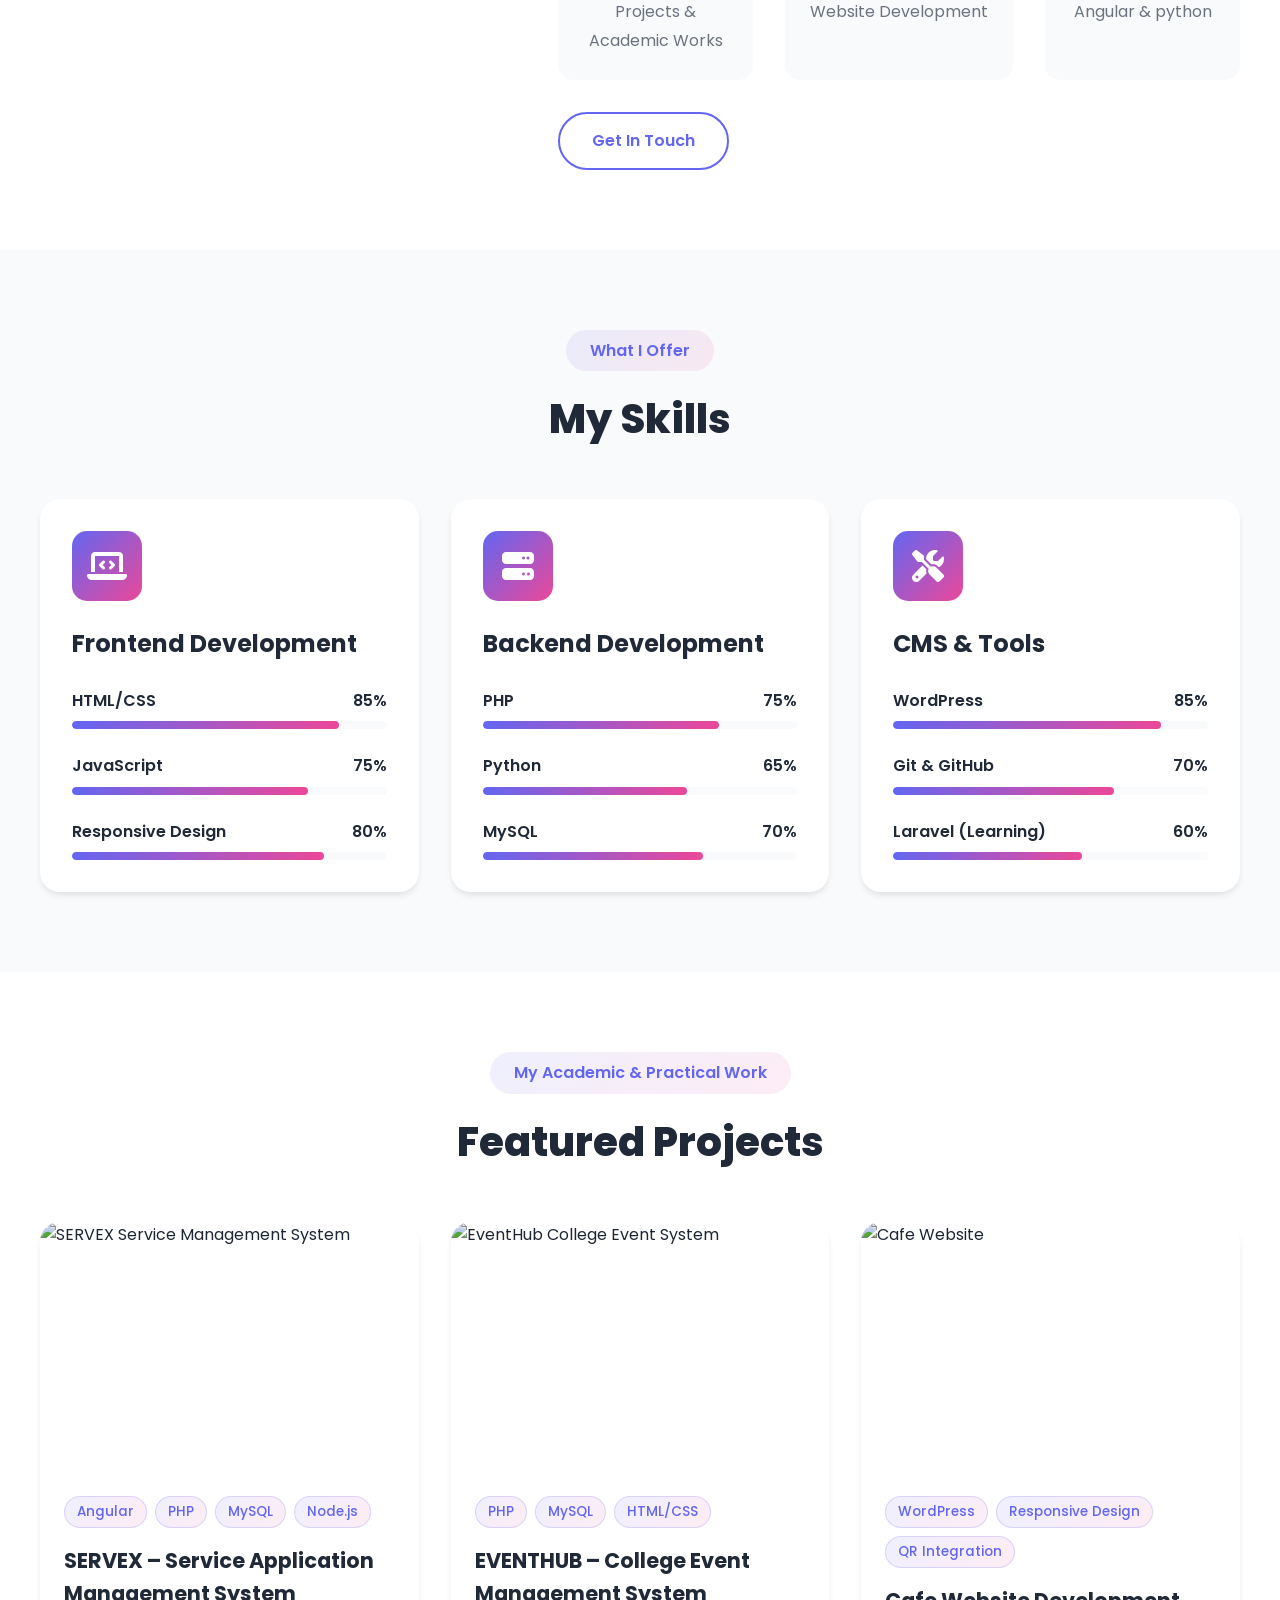
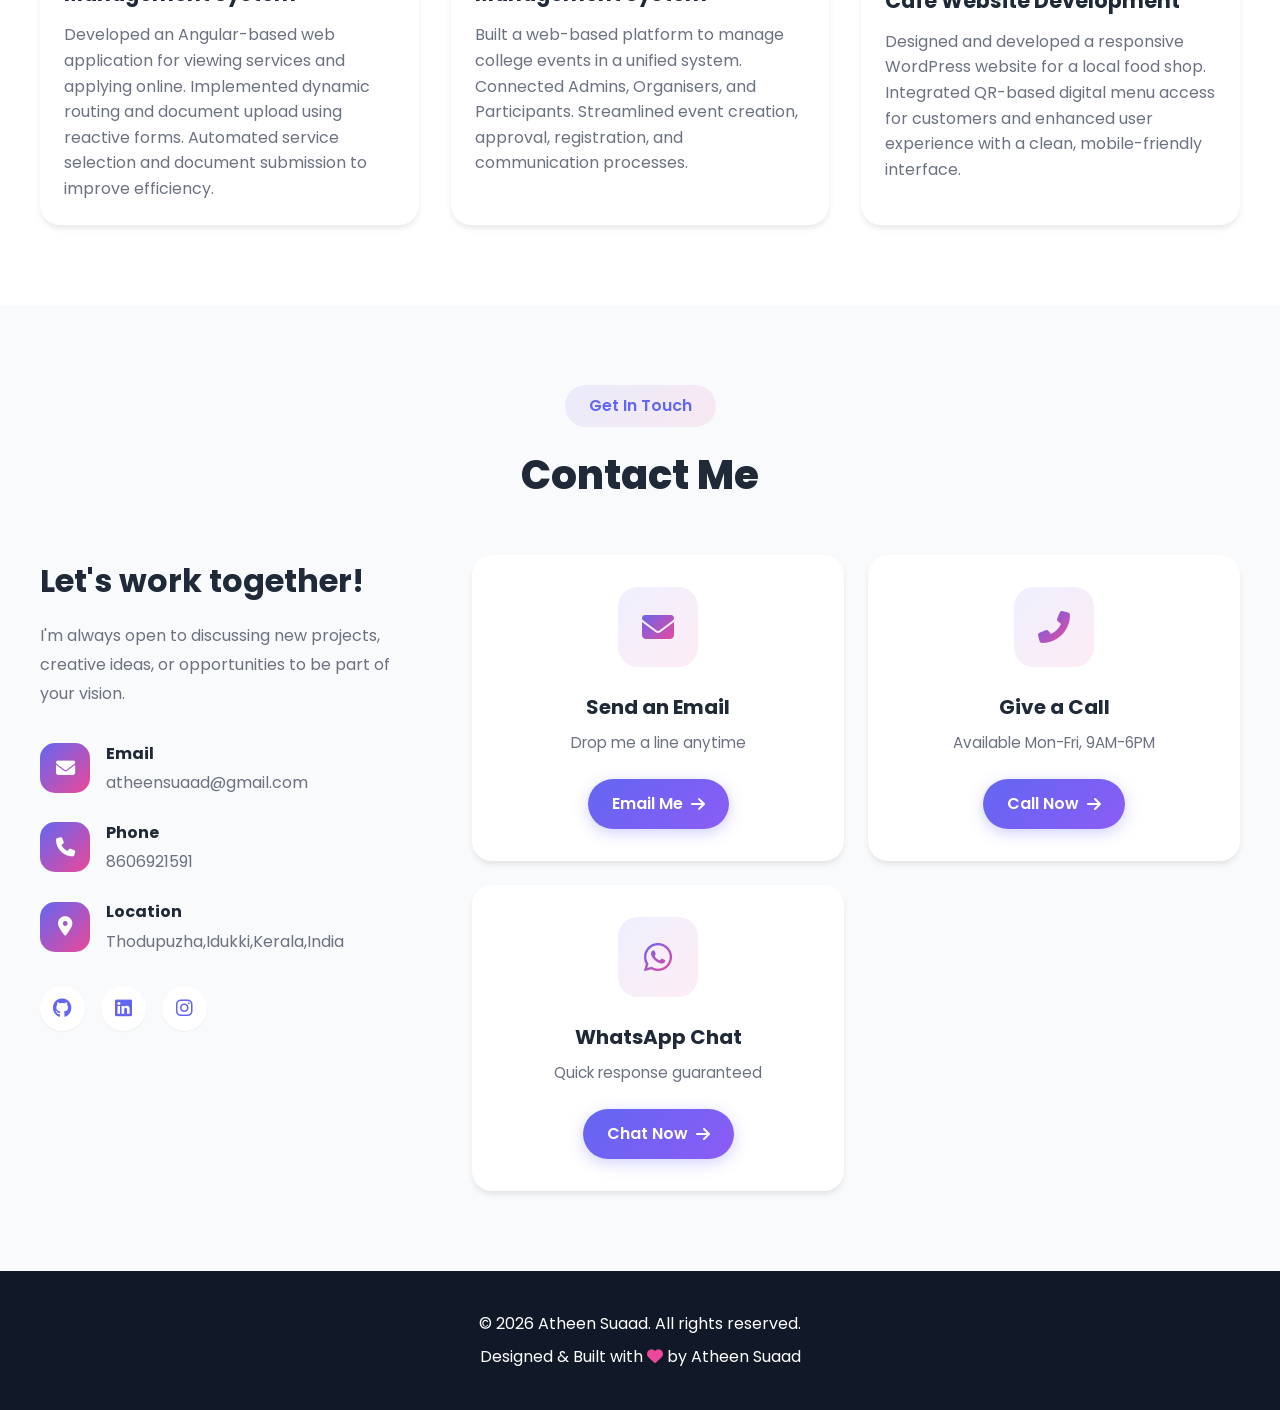
==== commit 608fcd97: "updated portfolio" ====
--- a/index.html
+++ b/index.html
@@ -4,6 +4,7 @@
     <meta charset="UTF-8">
     <meta name="viewport" content="width=device-width, initial-scale=1.0">
     <title>Atheen Suaad</title>
+    <link rel="icon" href="images/logo%20portfolio.png" type="image/png">
     <link rel="stylesheet" href="style.css">
     <link rel="stylesheet" href="https://cdnjs.cloudflare.com/ajax/libs/font-awesome/6.4.0/css/all.min.css">
 </head>
@@ -18,8 +19,8 @@
     <!-- Navigation -->
     <nav class="navbar">
         <div class="nav-container">
-            <a href="#" class="logo">
-                <span class="logo-icon">◆</span>
+            <a href="images/logo portfolio.png" type="image/png" class="logo">
+                <span class="logo-icon"></span>
                 <span class="logo-text">Atheen Suaad</span>
             </a>
             <ul class="nav-menu">
@@ -61,10 +62,10 @@
                         </a>
                     </div>
                     <div class="social-links">
-                        <a href="#" class="social-icon"><i class="fab fa-github"></i></a>
-                        <a href="#" class="social-icon"><i class="fab fa-linkedin"></i></a>
-                        <a href="#" class="social-icon"><i class="fab fa-twitter"></i></a>
-                        <a href="#" class="social-icon"><i class="fab fa-dribbble"></i></a>
+                        <a href="https://github.com/Atheens" class="social-icon"><i class="fab fa-github"></i></a>
+                        <a href="https://www.linkedin.com/in/atheen-suaad-469b05297/" class="social-icon"><i class="fab fa-linkedin"></i></a>
+                        <a href="https://www.instagram.com/atheensuaad/" class="social-icon"><i class="fab fa-instagram"></i></a>
+                       
                     </div>
                 </div>
                 <div class="hero-image">
@@ -408,38 +409,50 @@
                     </div>
 
                     <div class="social-links-contact">
-                        <a href="#" class="social-link-contact"><i class="fab fa-github"></i></a>
-                        <a href="#" class="social-link-contact"><i class="fab fa-linkedin"></i></a>
-                        <!-- <a href="#" class="social-link-contact"><i class="fab fa-twitter"></i></a>
-                        <a href="#" class="social-link-contact"><i class="fab fa-dribbble"></i></a>
-                        <a href="#" class="social-link-contact"><i class="fab fa-behance"></i></a> -->
-                    </div>
-                </div>
-
-                <form class="contact-form" id="contactForm">
-                    <div class="form-row">
-                        <div class="form-group">
-                            <input type="text" placeholder="Your Name" required>
-                            <i class="fas fa-user"></i>
-                        </div>
-                        <div class="form-group">
-                            <input type="email" placeholder="Your Email" required>
+                        <a href="https://github.com/Atheens" class="social-link-contact"><i class="fab fa-github"></i></a>
+                        <a href="https://www.linkedin.com/in/atheen-suaad-702052248/" class="social-link-contact"><i class="fab fa-linkedin"></i></a>
+                        <a href="https://www.instagram.com/atheensuaad/" class="social-link-contact"><i class="fab fa-instagram"></i></a>
+                      
+                    </div>
+                </div>
+ <div class="contact-cards">
+                    <div class="contact-action-card">
+                        <div class="action-icon">
                             <i class="fas fa-envelope"></i>
                         </div>
-                    </div>
-                    <div class="form-group">
-                        <input type="text" placeholder="Subject" required>
-                        <i class="fas fa-pen"></i>
-                    </div>
-                    <div class="form-group">
-                        <textarea placeholder="Your Message" rows="6" required></textarea>
-                        <i class="fas fa-comment-dots"></i>
-                    </div>
-                    <button type="submit" class="btn btn-primary btn-submit">
-                        <span>Send Message</span>
-                        <i class="fas fa-paper-plane"></i>
-                    </button>
-                </form>
+                        <h4>Send an Email</h4>
+                        <p>Drop me a line anytime</p>
+                        <a href="mailto:atheensuaad@gmail.com" class="action-btn">
+                            <span>Email Me</span>
+                            <i class="fas fa-arrow-right"></i>
+                        </a>
+                    </div>
+
+                    <div class="contact-action-card">
+                        <div class="action-icon">
+                            <i class="fas fa-phone-alt"></i>
+                        </div>
+                        <h4>Give a Call</h4>
+                        <p>Available Mon-Fri, 9AM-6PM</p>
+                        <a href="tel:8606921591" class="action-btn">
+                            <span>Call Now</span>
+                            <i class="fas fa-arrow-right"></i>
+                        </a>
+                    </div>
+
+                    <div class="contact-action-card">
+                        <div class="action-icon">
+                            <i class="fab fa-whatsapp"></i>
+                        </div>
+                        <h4>WhatsApp Chat</h4>
+                        <p>Quick response guaranteed</p>
+                        <a href="https://wa.me/918606921591" target="_blank" class="action-btn">
+                            <span>Chat Now</span>
+                            <i class="fas fa-arrow-right"></i>
+                        </a>
+                    </div>
+
+       
             </div>
         </div>
     </section>
--- a/style.css
+++ b/style.css
@@ -1171,8 +1171,116 @@
 
 .contact-content {
     display: grid;
-    grid-template-columns: 1fr 1.5fr;
+    grid-template-columns: 1fr 2fr;
     gap: 3rem;
+}
+
+.contact-cards {
+    display: grid;
+    grid-template-columns: repeat(2, 1fr);
+    gap: 1.5rem;
+}
+
+.contact-action-card {
+    background: white;
+    padding: 2rem;
+    border-radius: 20px;
+    box-shadow: var(--shadow-md);
+    transition: var(--transition);
+    text-align: center;
+    position: relative;
+    overflow: hidden;
+}
+
+.contact-action-card::before {
+    content: '';
+    position: absolute;
+    top: 0;
+    left: 0;
+    width: 100%;
+    height: 4px;
+    background: linear-gradient(90deg, var(--primary-color), var(--accent-color));
+    transform: scaleX(0);
+    transition: transform 0.3s;
+}
+
+.contact-action-card:hover::before {
+    transform: scaleX(1);
+}
+
+.contact-action-card:hover {
+    transform: translateY(-10px);
+    box-shadow: 0 20px 40px rgba(0, 0, 0, 0.15);
+}
+
+.action-icon {
+    width: 80px;
+    height: 80px;
+    margin: 0 auto 1.5rem;
+    border-radius: 20px;
+    background: linear-gradient(135deg, rgba(99, 102, 241, 0.1), rgba(236, 72, 153, 0.1));
+    display: flex;
+    align-items: center;
+    justify-content: center;
+    transition: var(--transition);
+}
+
+.contact-action-card:hover .action-icon {
+    background: linear-gradient(135deg, var(--primary-color), var(--accent-color));
+    transform: rotateY(360deg);
+}
+
+.action-icon i {
+    font-size: 2rem;
+    background: linear-gradient(135deg, var(--primary-color), var(--accent-color));
+    -webkit-background-clip: text;
+    -webkit-text-fill-color: transparent;
+    background-clip: text;
+    transition: var(--transition);
+}
+
+.contact-action-card:hover .action-icon i {
+    color: white;
+    -webkit-text-fill-color: white;
+}
+
+.contact-action-card h4 {
+    font-size: 1.25rem;
+    margin-bottom: 0.5rem;
+    color: var(--text-primary);
+}
+
+.contact-action-card p {
+    color: var(--text-secondary);
+    margin-bottom: 1.5rem;
+    font-size: 0.95rem;
+}
+
+.action-btn {
+    display: inline-flex;
+    align-items: center;
+    gap: 0.5rem;
+    padding: 0.75rem 1.5rem;
+    background: linear-gradient(135deg, var(--primary-color), var(--secondary-color));
+    color: white;
+    text-decoration: none;
+    border-radius: 50px;
+    font-weight: 600;
+    transition: var(--transition);
+    box-shadow: 0 4px 15px rgba(99, 102, 241, 0.3);
+}
+
+.action-btn:hover {
+    transform: translateX(5px);
+    box-shadow: 0 6px 20px rgba(99, 102, 241, 0.5);
+}
+
+.action-btn i {
+    transition: transform 0.3s;
+}
+
+.action-btn:hover i {
+    transform: translateX(5px);
 }
 
 .contact-info h3 {
@@ -1423,6 +1531,10 @@
         grid-template-columns: 1fr;
     }
 
+    .contact-cards {
+        grid-template-columns: 1fr;
+    }
+
     .form-row {
         grid-template-columns: 1fr;
     }
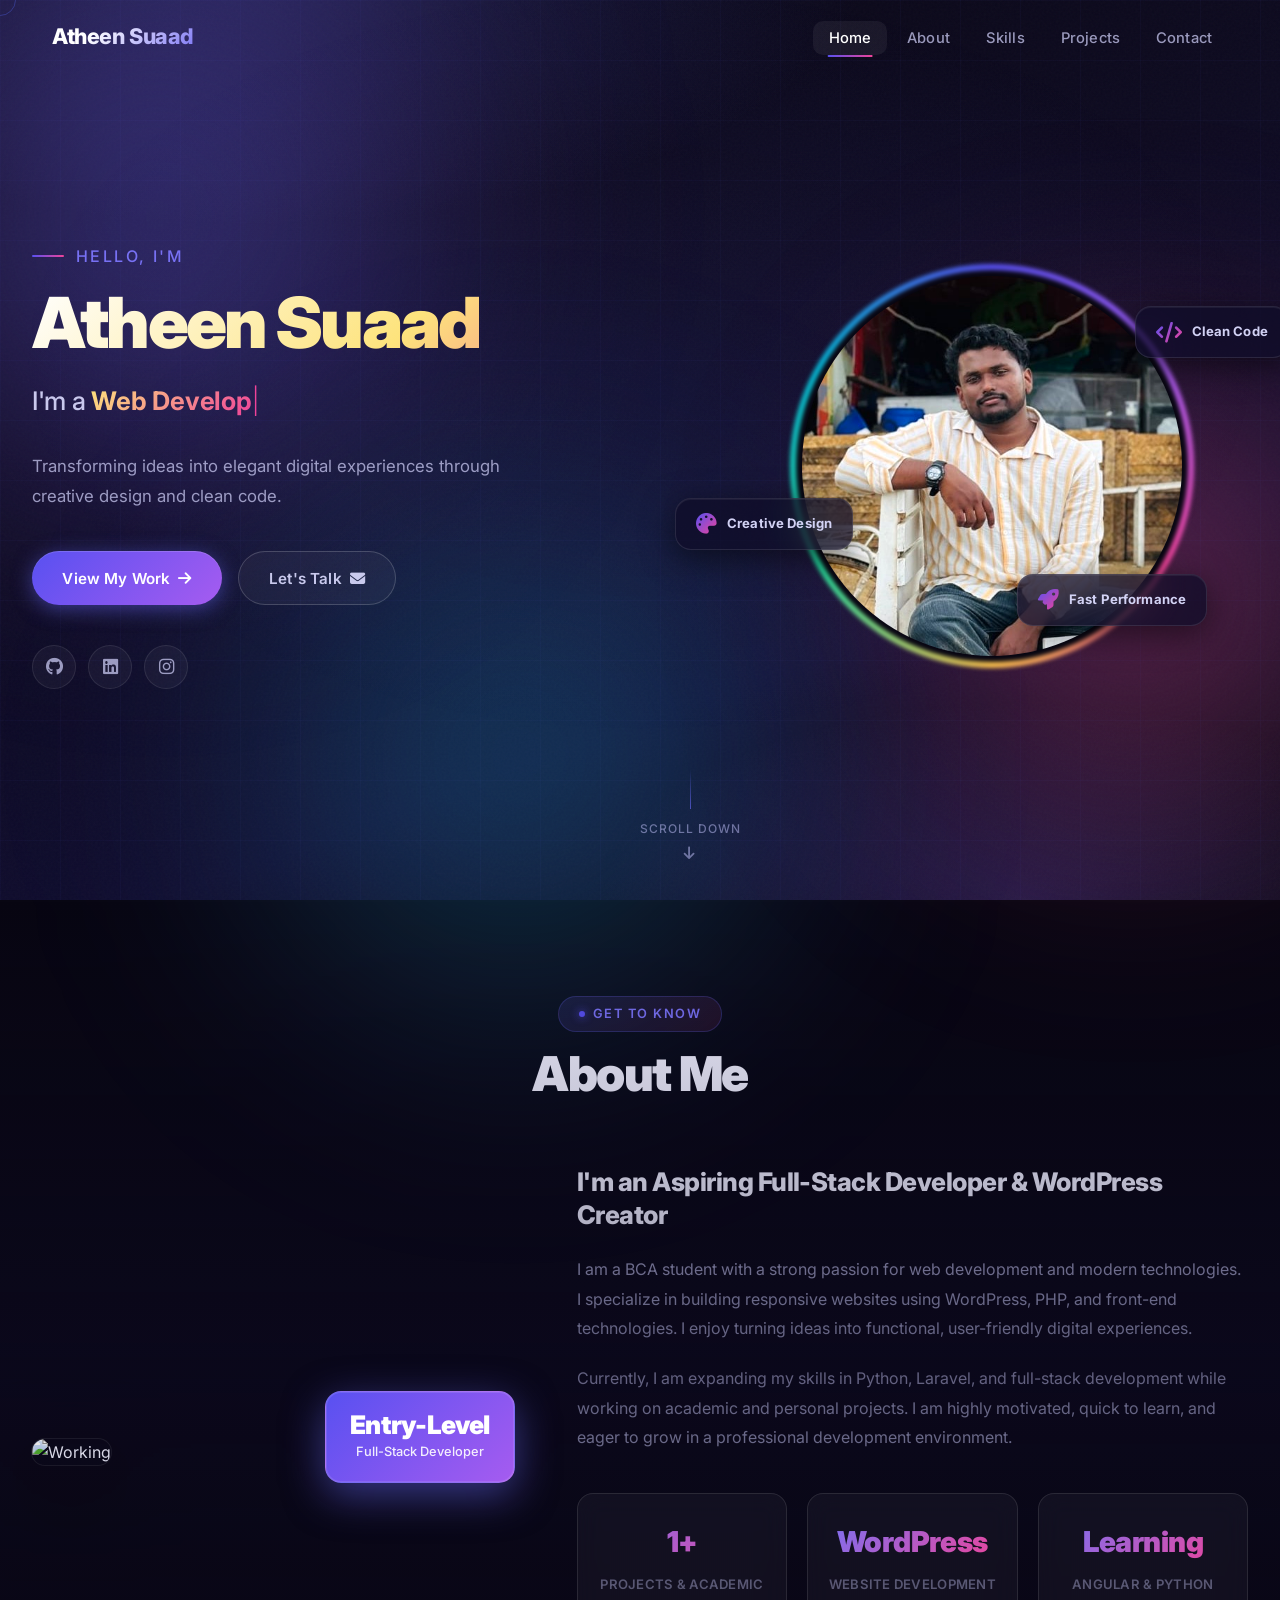
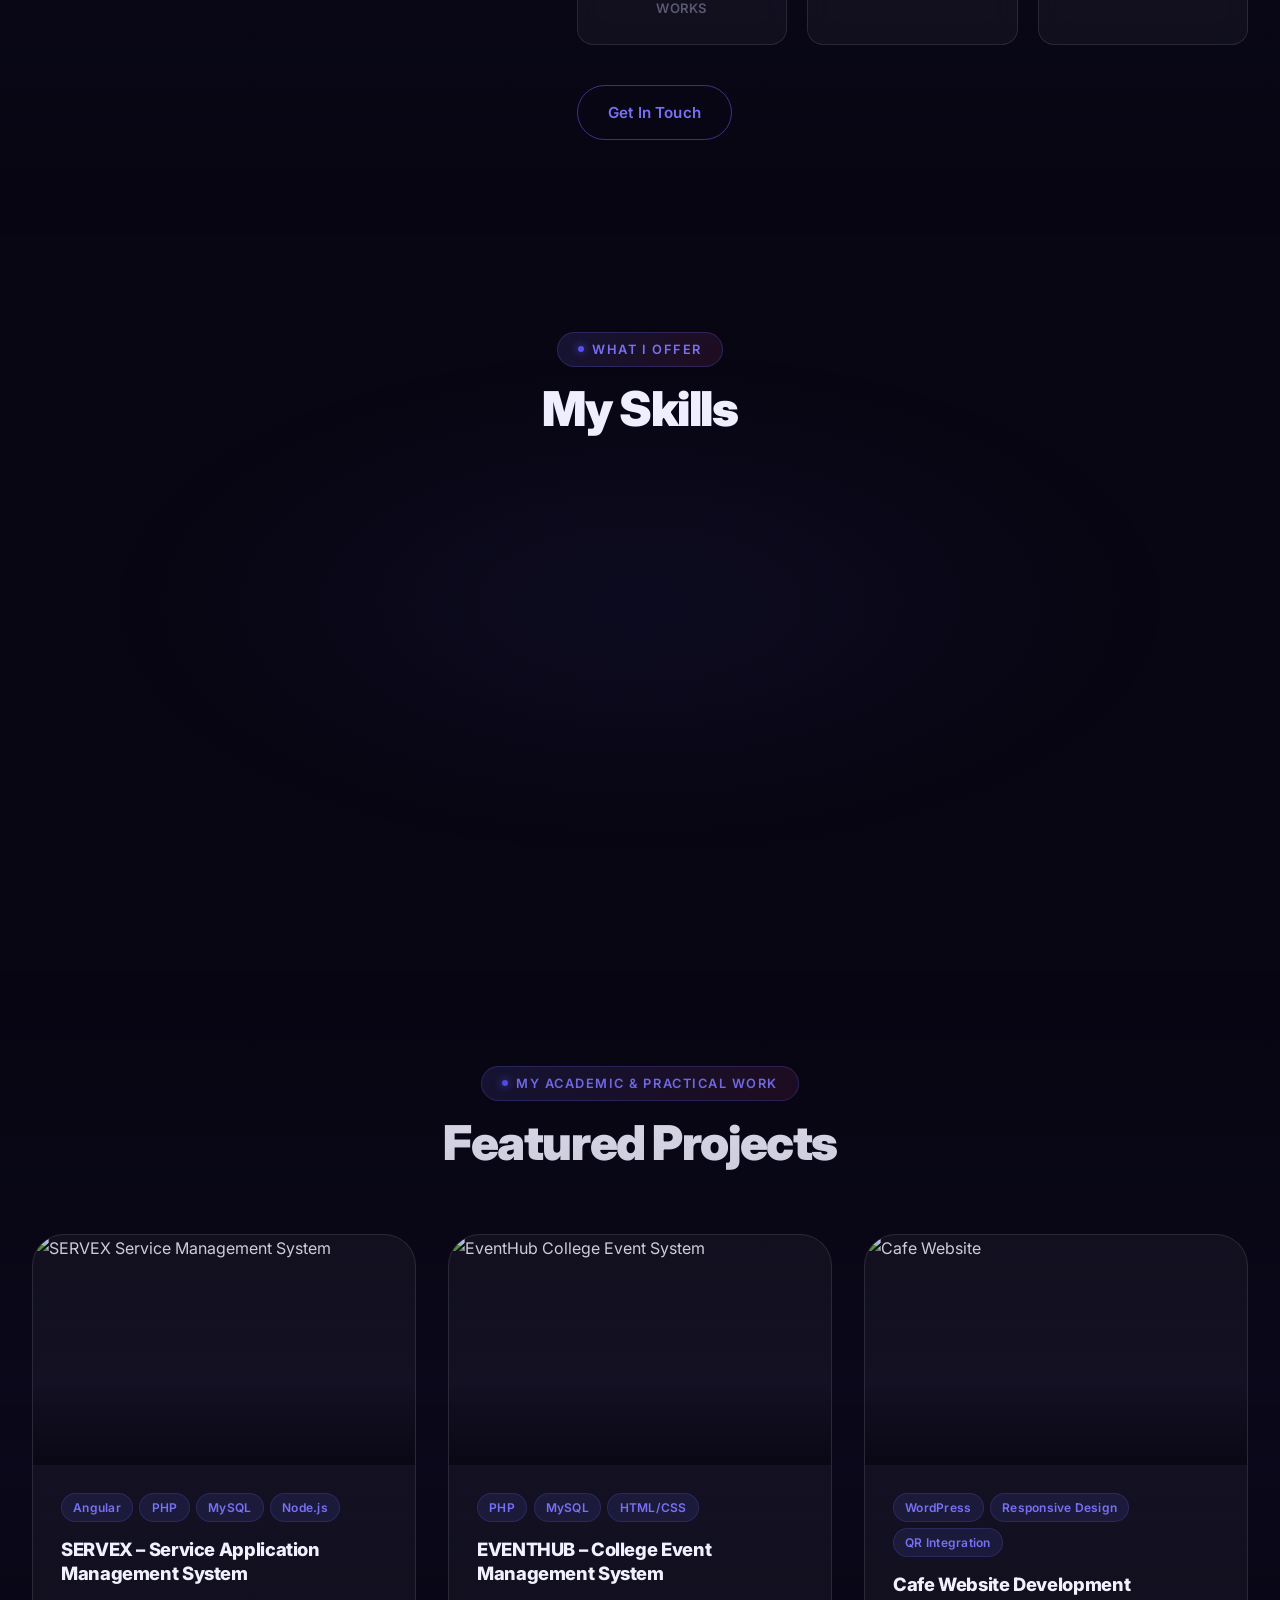
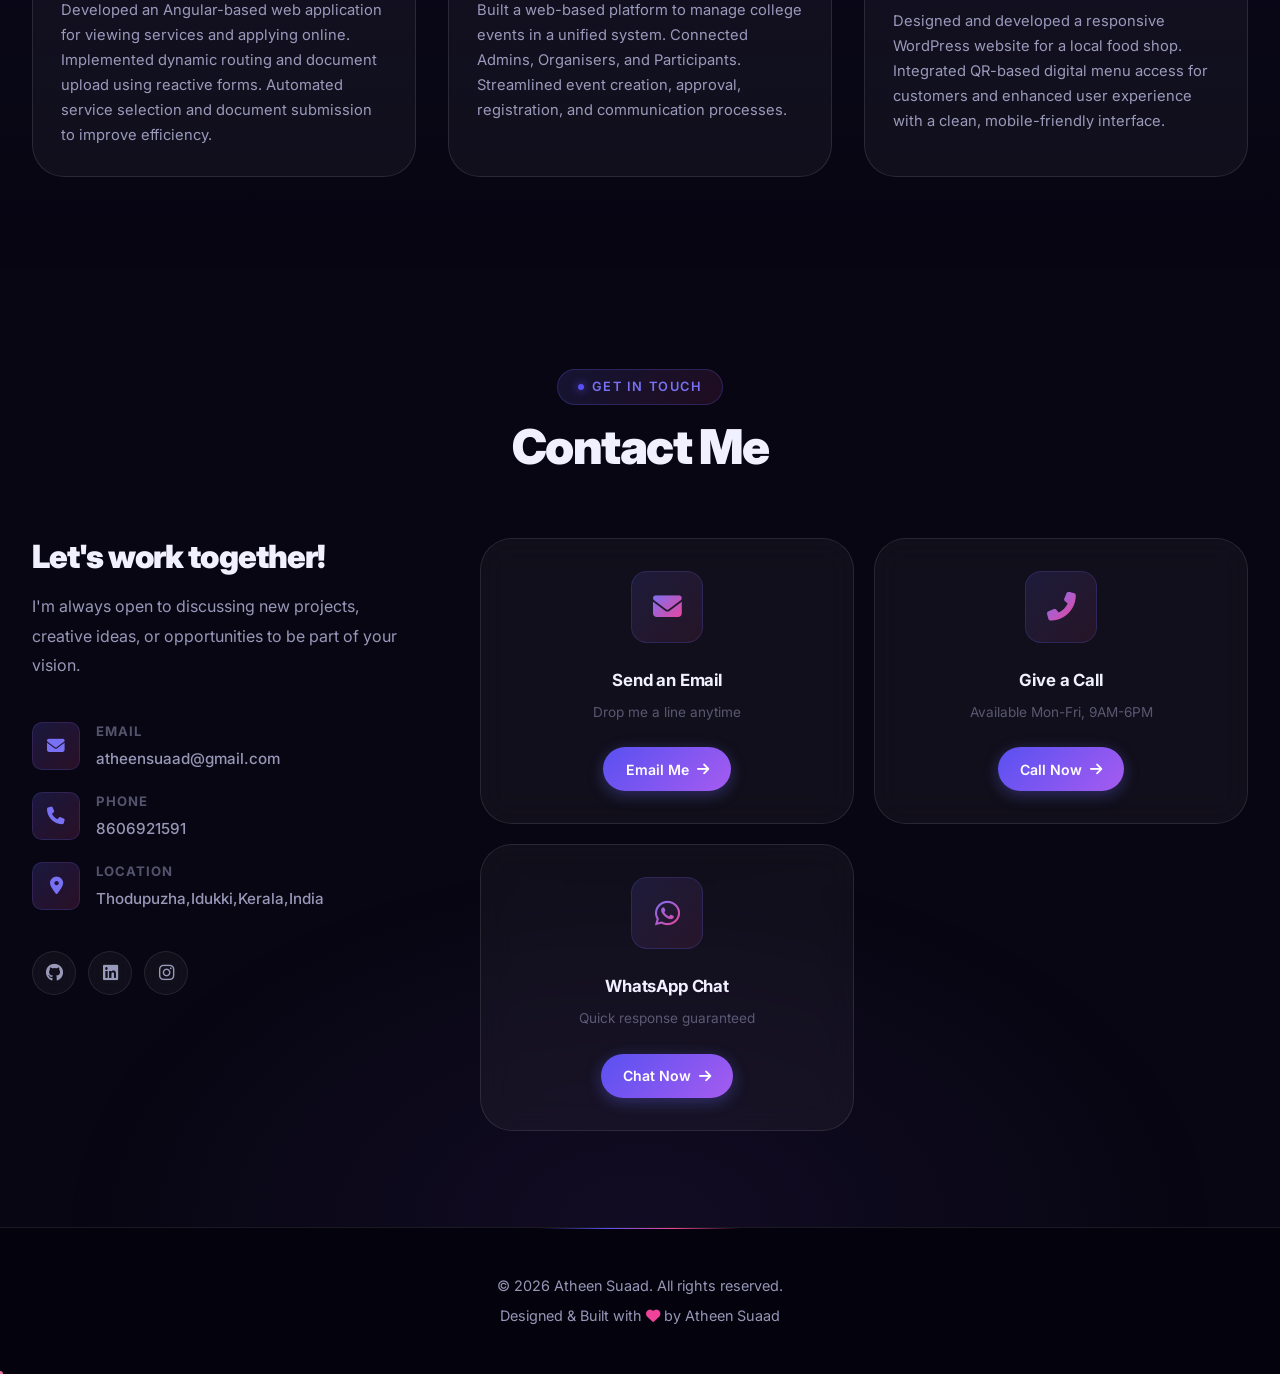
==== commit fe79dd04: "Upgrade portfolio with premium dark glassmorphism design, animated loader, and full SEO meta tags" ====
--- a/index.html
+++ b/index.html
@@ -3,12 +3,88 @@
 <head>
     <meta charset="UTF-8">
     <meta name="viewport" content="width=device-width, initial-scale=1.0">
-    <title>Atheen Suaad</title>
+
+    <!-- ═══ Primary SEO ═══ -->
+    <title>Atheen Suaad | Full-Stack Developer &amp; WordPress Designer in Kerala</title>
+    <meta name="description" content="Atheen Suaad is a BCA student and aspiring Full-Stack Developer from Kerala, India, specializing in Angular, PHP, Python, WordPress, and MySQL. Explore projects, skills, and contact info.">
+    <meta name="keywords" content="Atheen Suaad, Full Stack Developer Kerala, Web Developer India, Angular developer, PHP developer, WordPress developer, BCA student portfolio, Thodupuzha developer, Python developer, MySQL">
+    <meta name="author" content="Atheen Suaad">
+    <meta name="robots" content="index, follow, max-snippet:-1, max-image-preview:large, max-video-preview:-1">
+    <link rel="canonical" href="https://atheens.github.io/portfolio/">
+
+    <!-- ═══ Open Graph (Facebook, LinkedIn, WhatsApp) ═══ -->
+    <meta property="og:type" content="website">
+    <meta property="og:url" content="https://atheens.github.io/portfolio/">
+    <meta property="og:title" content="Atheen Suaad | Full-Stack Developer &amp; Designer">
+    <meta property="og:description" content="BCA student &amp; aspiring Full-Stack Developer specializing in Angular, PHP, Python, and WordPress. Building elegant digital experiences from Kerala, India.">
+    <meta property="og:image" content="https://atheens.github.io/portfolio/images/n.jpeg">
+    <meta property="og:image:width" content="1200">
+    <meta property="og:image:height" content="630">
+    <meta property="og:site_name" content="Atheen Suaad Portfolio">
+    <meta property="og:locale" content="en_US">
+
+    <!-- ═══ Twitter / X Card ═══ -->
+    <meta name="twitter:card" content="summary_large_image">
+    <meta name="twitter:url" content="https://atheens.github.io/portfolio/">
+    <meta name="twitter:title" content="Atheen Suaad | Full-Stack Developer &amp; Designer">
+    <meta name="twitter:description" content="BCA student &amp; aspiring Full-Stack Developer specializing in Angular, PHP, Python, and WordPress.">
+    <meta name="twitter:image" content="https://atheens.github.io/portfolio/images/n.jpeg">
+
+    <!-- ═══ Icons &amp; Theme ═══ -->
+    <meta name="theme-color" content="#080612">
     <link rel="icon" href="images/logo%20portfolio.png" type="image/png">
+    <link rel="apple-touch-icon" href="images/logo%20portfolio.png">
+
+    <!-- ═══ Structured Data — Person Schema ═══ -->
+    <script type="application/ld+json">
+    {
+      "@context": "https://schema.org",
+      "@type": "Person",
+      "name": "Atheen Suaad",
+      "url": "https://atheens.github.io/portfolio/",
+      "image": "https://atheens.github.io/portfolio/images/n.jpeg",
+      "jobTitle": "Full-Stack Developer",
+      "description": "BCA student and aspiring Full-Stack Developer specializing in Angular, PHP, Python, and WordPress.",
+      "email": "atheensuaad@gmail.com",
+      "telephone": "+918606921591",
+      "address": {
+        "@type": "PostalAddress",
+        "addressLocality": "Thodupuzha",
+        "addressRegion": "Kerala",
+        "addressCountry": "IN"
+      },
+      "sameAs": [
+        "https://github.com/Atheens",
+        "https://www.linkedin.com/in/atheen-suaad-469b05297/",
+        "https://www.instagram.com/atheensuaad/"
+      ],
+      "knowsAbout": ["Angular", "PHP", "Python", "WordPress", "MySQL", "HTML", "CSS", "JavaScript", "Laravel", "Git"]
+    }
+    </script>
+
+    <!-- ═══ Fonts &amp; Styles ═══ -->
+    <link rel="preconnect" href="https://fonts.googleapis.com">
+    <link rel="preconnect" href="https://fonts.gstatic.com" crossorigin>
     <link rel="stylesheet" href="style.css">
     <link rel="stylesheet" href="https://cdnjs.cloudflare.com/ajax/libs/font-awesome/6.4.0/css/all.min.css">
 </head>
 <body>
+
+    <!-- ═══ Loading Screen ═══ -->
+    <div id="loader" class="loader" role="status" aria-label="Loading portfolio">
+        <div class="loader-inner">
+            <div class="loader-logo">
+                <span class="loader-initials">AS</span>
+                <div class="loader-ring"></div>
+            </div>
+            <p class="loader-name">Atheen Suaad</p>
+            <div class="loader-bar-wrap">
+                <div class="loader-bar"></div>
+            </div>
+            <p class="loader-tip">Building something premium...</p>
+        </div>
+    </div>
+
     <!-- Animated Background -->
     <div class="animated-bg">
         <div class="gradient-circle circle-1"></div>
--- a/style.css
+++ b/style.css
@@ -1,27 +1,62 @@
-/* Google Fonts */
-@import url('https://fonts.googleapis.com/css2?family=Poppins:wght@300;400;500;600;700;800&display=swap');
-
-/* Root Variables */
+/* =========================================
+   PREMIUM PORTFOLIO — ATHEEN SUAAD
+   Dark Glassmorphism + Neon Accent Theme
+   ========================================= */
+
+/* Google Fonts - Premium Pairing */
+@import url('https://fonts.googleapis.com/css2?family=Inter:wght@300;400;500;600;700;800;900&family=Poppins:wght@300;400;500;600;700;800&display=swap');
+
+/* ─── Design Tokens ─── */
 :root {
-    --primary-color: #6366f1;
-    --secondary-color: #8b5cf6;
-    --accent-color: #ec4899;
-    --text-primary: #1f2937;
-    --text-secondary: #6b7280;
-    --text-light: #9ca3af;
-    --bg-primary: #ffffff;
-    --bg-secondary: #f9fafb;
-    --bg-dark: #111827;
-    --border-color: #e5e7eb;
-    --shadow-sm: 0 1px 2px 0 rgba(0, 0, 0, 0.05);
-    --shadow-md: 0 4px 6px -1px rgba(0, 0, 0, 0.1);
-    --shadow-lg: 0 10px 15px -3px rgba(0, 0, 0, 0.1);
-    --shadow-xl: 0 20px 25px -5px rgba(0, 0, 0, 0.1);
-    --transition: all 0.3s cubic-bezier(0.4, 0, 0.2, 1);
-}
-
-/* Reset */
-* {
+    /* Core Palette */
+    --primary:       hsl(243, 85%, 63%);    /* #6366f1 indigo */
+    --primary-glow:  hsl(243, 85%, 70%);
+    --secondary:     hsl(270, 83%, 65%);    /* #8b5cf6 violet */
+    --accent:        hsl(330, 84%, 60%);    /* #ec4899 pink */
+    --cyan:          hsl(189, 94%, 43%);    /* #06b6d4 */
+    --gold:          hsl(48, 97%, 74%);     /* #fef08a */
+
+    /* Glass & Surface */
+    --glass-bg:      rgba(255, 255, 255, 0.04);
+    --glass-border:  rgba(255, 255, 255, 0.10);
+    --glass-hover:   rgba(255, 255, 255, 0.08);
+    --surface-1:     rgba(15, 12, 41, 0.6);
+    --surface-2:     rgba(30, 27, 75, 0.5);
+
+    /* Dark BG layers */
+    --bg-base:       #080612;
+    --bg-deep:       #0d0a20;
+
+    /* Text */
+    --text-primary:   #f0f0ff;
+    --text-secondary: rgba(200, 200, 240, 0.75);
+    --text-muted:     rgba(160, 160, 200, 0.5);
+
+    /* Borders */
+    --border:        rgba(255, 255, 255, 0.09);
+    --border-bright: rgba(255, 255, 255, 0.18);
+
+    /* Shadows */
+    --shadow-glow-primary: 0 0 40px rgba(99, 102, 241, 0.35);
+    --shadow-glow-accent:  0 0 40px rgba(236, 72, 153, 0.35);
+    --shadow-card:  0 8px 32px rgba(0, 0, 0, 0.5), 0 1px 0 rgba(255,255,255,0.06) inset;
+    --shadow-hover: 0 20px 60px rgba(0, 0, 0, 0.6), 0 0 40px rgba(99, 102, 241, 0.25);
+
+    /* Transitions */
+    --ease:   cubic-bezier(0.4, 0, 0.2, 1);
+    --spring: cubic-bezier(0.34, 1.56, 0.64, 1);
+    --trans:  all 0.35s var(--ease);
+
+    /* Layout */
+    --radius-sm:  10px;
+    --radius-md:  16px;
+    --radius-lg:  24px;
+    --radius-xl:  32px;
+    --max-width:  1240px;
+}
+
+/* ─── Reset & Base ─── */
+*, *::before, *::after {
     margin: 0;
     padding: 0;
     box-sizing: border-box;
@@ -29,212 +64,203 @@
 
 html {
     scroll-behavior: smooth;
+    font-size: 16px;
 }
 
 body {
-    font-family: 'Poppins', sans-serif;
+    font-family: 'Inter', 'Poppins', sans-serif;
     color: var(--text-primary);
-    background: var(--bg-primary);
-    line-height: 1.6;
+    background: var(--bg-base);
+    line-height: 1.65;
     overflow-x: hidden;
-}
-
-/* Animated Background */
+    -webkit-font-smoothing: antialiased;
+}
+
+::selection {
+    background: rgba(99, 102, 241, 0.4);
+    color: #fff;
+}
+
+/* ─── Animated Background ─── */
 .animated-bg {
     position: fixed;
-    top: 0;
-    left: 0;
-    width: 100%;
-    height: 100%;
-    z-index: -1;
-    overflow: hidden;
-    background: linear-gradient(135deg, #0f0c29, #302b63, #24243e);
-    animation: gradientShift 15s ease infinite;
-}
-
-@keyframes gradientShift {
-    0%, 100% {
-        background: linear-gradient(135deg, #0f0c29, #302b63, #24243e);
-    }
-    50% {
-        background: linear-gradient(135deg, #1a1a2e, #16213e, #0f3460);
-    }
-}
-
-/* Add stars */
+    inset: 0;
+    z-index: -2;
+    background: radial-gradient(ellipse 80% 50% at 20% -5%, rgba(99,102,241,0.25) 0%, transparent 60%),
+                radial-gradient(ellipse 60% 40% at 80% 100%, rgba(139,92,246,0.2) 0%, transparent 55%),
+                linear-gradient(160deg, #080612 0%, #0d0a20 40%, #0f0c2e 70%, #080612 100%);
+}
+
+/* Noise texture for depth */
 .animated-bg::before {
     content: '';
     position: absolute;
-    width: 100%;
-    height: 100%;
-    background-image: 
-        radial-gradient(2px 2px at 20% 30%, white, transparent),
-        radial-gradient(2px 2px at 60% 70%, white, transparent),
-        radial-gradient(1px 1px at 50% 50%, white, transparent),
-        radial-gradient(1px 1px at 80% 10%, white, transparent),
-        radial-gradient(2px 2px at 90% 60%, white, transparent),
-        radial-gradient(1px 1px at 33% 80%, white, transparent),
-        radial-gradient(1px 1px at 15% 90%, white, transparent);
-    background-size: 200% 200%;
-    background-position: 0% 0%;
-    animation: stars 120s linear infinite;
-    opacity: 0.5;
-}
-
-@keyframes stars {
-    from {
-        background-position: 0% 0%;
-    }
-    to {
-        background-position: 100% 100%;
-    }
+    inset: 0;
+    background-image: url("data:image/svg+xml,%3Csvg viewBox='0 0 512 512' xmlns='http://www.w3.org/2000/svg'%3E%3Cfilter id='n'%3E%3CfeTurbulence type='fractalNoise' baseFrequency='0.75' numOctaves='4' stitchTiles='stitch'/%3E%3C/filter%3E%3Crect width='100%25' height='100%25' filter='url(%23n)' opacity='1'/%3E%3C/svg%3E");
+    opacity: 0.03;
+    pointer-events: none;
+}
+
+/* Grid lines */
+.animated-bg::after {
+    content: '';
+    position: absolute;
+    inset: 0;
+    background-image:
+        linear-gradient(rgba(99,102,241,0.04) 1px, transparent 1px),
+        linear-gradient(90deg, rgba(99,102,241,0.04) 1px, transparent 1px);
+    background-size: 60px 60px;
+    pointer-events: none;
 }
 
 .gradient-circle {
     position: absolute;
     border-radius: 50%;
-    filter: blur(100px);
-    opacity: 0.6;
-    animation: float 20s infinite ease-in-out;
+    filter: blur(120px);
+    will-change: transform;
 }
 
 .circle-1 {
-    width: 600px;
-    height: 600px;
-    background: radial-gradient(circle, rgba(99, 102, 241, 0.8), rgba(139, 92, 246, 0.4));
-    top: -10%;
-    left: -10%;
-    animation: float 20s infinite ease-in-out, colorChange 10s infinite alternate;
-}
-
-.circle-2 {
-    width: 500px;
-    height: 500px;
-    background: radial-gradient(circle, rgba(236, 72, 153, 0.8), rgba(245, 87, 108, 0.4));
-    top: 40%;
-    right: -5%;
-    animation: float 25s infinite ease-in-out 5s, colorChange 12s infinite alternate 2s;
-}
-
-.circle-3 {
     width: 700px;
     height: 700px;
-    background: radial-gradient(circle, rgba(79, 172, 254, 0.7), rgba(0, 242, 254, 0.3));
-    bottom: -15%;
-    left: 20%;
-    animation: float 30s infinite ease-in-out 10s, colorChange 15s infinite alternate 4s;
-}
-
-@keyframes float {
-    0%, 100% {
-        transform: translate(0, 0) scale(1) rotate(0deg);
-    }
-    25% {
-        transform: translate(50px, -50px) scale(1.1) rotate(90deg);
-    }
-    50% {
-        transform: translate(100px, 0px) scale(0.9) rotate(180deg);
-    }
-    75% {
-        transform: translate(-30px, 30px) scale(1.05) rotate(270deg);
-    }
-}
-
-@keyframes colorChange {
-    0% {
-        opacity: 0.6;
-    }
-    50% {
-        opacity: 0.8;
-    }
-    100% {
-        opacity: 0.6;
-    }
-}
-
-/* Navigation */
+    background: radial-gradient(circle, rgba(99,102,241,0.5) 0%, rgba(139,92,246,0.2) 50%, transparent 70%);
+    top: -15%;
+    left: -15%;
+    animation: orb1 22s ease-in-out infinite;
+}
+
+.circle-2 {
+    width: 550px;
+    height: 550px;
+    background: radial-gradient(circle, rgba(236,72,153,0.45) 0%, rgba(245,87,108,0.2) 50%, transparent 70%);
+    top: 35%;
+    right: -10%;
+    animation: orb2 28s ease-in-out infinite 3s;
+}
+
+.circle-3 {
+    width: 650px;
+    height: 650px;
+    background: radial-gradient(circle, rgba(6,182,212,0.3) 0%, rgba(79,172,254,0.15) 50%, transparent 70%);
+    bottom: -20%;
+    left: 15%;
+    animation: orb3 35s ease-in-out infinite 7s;
+}
+
+@keyframes orb1 {
+    0%,100% { transform: translate(0,0) scale(1); }
+    33%      { transform: translate(60px,-40px) scale(1.1); }
+    66%      { transform: translate(-30px,50px) scale(0.95); }
+}
+@keyframes orb2 {
+    0%,100% { transform: translate(0,0) scale(1); }
+    40%      { transform: translate(-50px,60px) scale(1.15); }
+    80%      { transform: translate(40px,-30px) scale(0.9); }
+}
+@keyframes orb3 {
+    0%,100% { transform: translate(0,0) scale(1); }
+    50%      { transform: translate(70px,-50px) scale(1.08); }
+}
+
+/* ─── Navigation ─── */
 .navbar {
     position: fixed;
     top: 0;
     left: 0;
     width: 100%;
-    background: rgba(255, 255, 255, 0.95);
-    backdrop-filter: blur(10px);
-    box-shadow: var(--shadow-md);
     z-index: 1000;
-    transition: var(--transition);
-}
-
-.navbar.scrolled {
-    background: rgba(255, 255, 255, 0.98);
-    box-shadow: var(--shadow-lg);
+    padding: 0;
+    transition: var(--trans);
+}
+
+.navbar::before {
+    content: '';
+    position: absolute;
+    inset: 0;
+    background: rgba(8, 6, 18, 0.0);
+    backdrop-filter: blur(0px);
+    border-bottom: 1px solid transparent;
+    transition: all 0.4s var(--ease);
+}
+
+.navbar.scrolled::before {
+    background: rgba(8, 6, 18, 0.85);
+    backdrop-filter: blur(24px) saturate(180%);
+    border-bottom-color: var(--border);
+    -webkit-backdrop-filter: blur(24px) saturate(180%);
 }
 
 .nav-container {
-    max-width: 1200px;
+    max-width: var(--max-width);
     margin: 0 auto;
-    padding: 1rem 2rem;
+    padding: 1.2rem 2rem;
     display: flex;
     justify-content: space-between;
     align-items: center;
+    position: relative;
+    z-index: 1;
 }
 
 .logo {
     display: flex;
     align-items: center;
-    gap: 0.5rem;
-    font-size: 1.5rem;
-    font-weight: 700;
-    color: var(--primary-color);
+    gap: 0.6rem;
+    font-family: 'Inter', sans-serif;
+    font-size: 1.35rem;
+    font-weight: 800;
+    letter-spacing: -0.02em;
     text-decoration: none;
-    transition: var(--transition);
-}
-
-.logo-icon {
-    font-size: 2rem;
-    background: linear-gradient(135deg, var(--primary-color), var(--accent-color));
+    transition: var(--trans);
+    background: linear-gradient(135deg, #fff 30%, var(--primary-glow) 100%);
     -webkit-background-clip: text;
     -webkit-text-fill-color: transparent;
     background-clip: text;
 }
 
-.logo:hover {
-    transform: translateY(-2px);
-}
+.logo:hover { transform: translateY(-2px); filter: brightness(1.15); }
+
+.logo-icon { display: none; }
 
 .nav-menu {
     display: flex;
     list-style: none;
-    gap: 2rem;
+    gap: 0.25rem;
 }
 
 .nav-link {
-    color: var(--text-primary);
+    position: relative;
+    padding: 0.5rem 1rem;
+    border-radius: var(--radius-sm);
+    color: rgba(200, 200, 240, 0.75);
     text-decoration: none;
+    font-size: 0.92rem;
     font-weight: 500;
-    transition: var(--transition);
-    position: relative;
+    letter-spacing: 0.01em;
+    transition: color 0.25s var(--ease), background 0.25s var(--ease);
 }
 
 .nav-link::after {
     content: '';
     position: absolute;
-    bottom: -5px;
-    left: 0;
-    width: 0;
+    bottom: -2px;
+    left: 50%;
+    transform: translateX(-50%) scaleX(0);
+    width: 60%;
     height: 2px;
-    background: linear-gradient(90deg, var(--primary-color), var(--accent-color));
-    transition: var(--transition);
+    border-radius: 2px;
+    background: linear-gradient(90deg, var(--primary), var(--accent));
+    transition: transform 0.3s var(--spring);
+}
+
+.nav-link:hover,
+.nav-link.active {
+    color: #fff;
+    background: rgba(255,255,255,0.06);
 }
 
 .nav-link:hover::after,
 .nav-link.active::after {
-    width: 100%;
-}
-
-.nav-link:hover,
-.nav-link.active {
-    color: var(--primary-color);
+    transform: translateX(-50%) scaleX(1);
 }
 
 .hamburger {
@@ -242,278 +268,262 @@
     flex-direction: column;
     gap: 5px;
     cursor: pointer;
+    padding: 4px;
 }
 
 .hamburger span {
-    width: 25px;
-    height: 3px;
-    background: var(--primary-color);
-    border-radius: 3px;
-    transition: var(--transition);
-}
-
-/* Hero Section */
+    width: 24px;
+    height: 2px;
+    background: rgba(255,255,255,0.8);
+    border-radius: 2px;
+    transition: var(--trans);
+}
+
+/* ─── HERO SECTION ─── */
 .hero {
     min-height: 100vh;
     display: flex;
     align-items: center;
-    padding: 6rem 2rem 4rem;
+    padding: 7rem 2rem 5rem;
     position: relative;
     background: transparent;
 }
 
+/* Radial spotlight on hero */
+.hero::before {
+    content: '';
+    position: absolute;
+    inset: 0;
+    background: radial-gradient(ellipse 70% 60% at 50% 40%, rgba(99,102,241,0.08) 0%, transparent 70%);
+    pointer-events: none;
+}
+
 .hero-container {
-    max-width: 1200px;
+    max-width: var(--max-width);
     margin: 0 auto;
     width: 100%;
 }
 
 .hero-content {
     display: grid;
-    grid-template-columns: 1fr 1fr;
-    gap: 4rem;
-    align-items: center;
-}
-
+    grid-template-columns: 1.1fr 0.9fr;
+    gap: 5rem;
+    align-items: center;
+}
+
+/* ── Hero Text ── */
 .hero-greeting {
-    font-size: 1.2rem;
-    color: rgba(255, 255, 255, 0.95);
-    margin-bottom: 0.5rem;
-    animation: fadeInUp 0.6s ease-out, glow 2s ease-in-out infinite alternate;
-    text-shadow: 0 0 10px rgba(99, 102, 241, 0.5), 2px 2px 4px rgba(0, 0, 0, 0.3);
+    font-size: 1rem;
+    font-weight: 500;
+    letter-spacing: 0.15em;
+    text-transform: uppercase;
+    color: var(--primary-glow);
+    margin-bottom: 1rem;
+    animation: fadeInUp 0.7s var(--ease) both;
+    display: flex;
+    align-items: center;
+    gap: 0.75rem;
+}
+
+.hero-greeting::before {
+    content: '';
+    display: inline-block;
+    width: 2rem;
+    height: 2px;
+    background: linear-gradient(90deg, var(--primary), var(--accent));
+    border-radius: 2px;
+    flex-shrink: 0;
 }
 
 .hero-title {
-    font-size: 3.5rem;
-    font-weight: 800;
-    margin-bottom: 1rem;
-    animation: fadeInUp 0.6s ease-out 0.2s both, textShine 3s ease-in-out infinite;
-    color: white;
-    text-shadow: 0 0 20px rgba(255, 255, 255, 0.5), 2px 2px 8px rgba(0, 0, 0, 0.4);
-    position: relative;
+    font-family: 'Inter', sans-serif;
+    font-size: clamp(2.8rem, 5.5vw, 4.5rem);
+    font-weight: 900;
+    line-height: 1.08;
+    letter-spacing: -0.04em;
+    margin-bottom: 1.2rem;
+    animation: fadeInUp 0.7s var(--ease) 0.15s both;
+    color: #fff;
+}
+
+.name-highlight {
     display: inline-block;
-}
-
-@keyframes textShine {
-    0%, 100% {
-        text-shadow: 0 0 20px rgba(255, 255, 255, 0.5), 
-                     0 0 40px rgba(99, 102, 241, 0.3),
-                     2px 2px 8px rgba(0, 0, 0, 0.4);
-    }
-    50% {
-        text-shadow: 0 0 30px rgba(255, 255, 255, 0.8), 
-                     0 0 60px rgba(236, 72, 153, 0.5),
-                     2px 2px 8px rgba(0, 0, 0, 0.4);
-    }
-}
-
-@keyframes glow {
-    0% {
-        text-shadow: 0 0 10px rgba(99, 102, 241, 0.5), 2px 2px 4px rgba(0, 0, 0, 0.3);
-    }
-    100% {
-        text-shadow: 0 0 20px rgba(99, 102, 241, 0.8), 0 0 30px rgba(236, 72, 153, 0.4), 2px 2px 4px rgba(0, 0, 0, 0.3);
-    }
-}
-
-.name-highlight {
-    color: #fef08a;
-    text-shadow: 0 0 30px rgba(254, 240, 138, 0.8), 
-                 0 0 50px rgba(236, 72, 153, 0.5),
-                 3px 3px 10px rgba(0, 0, 0, 0.5);
-    display: inline-block;
-    animation: nameGlow 2s ease-in-out infinite alternate;
-}
-
-@keyframes nameGlow {
-    0% {
-        text-shadow: 0 0 30px rgba(254, 240, 138, 0.8), 
-                     0 0 50px rgba(236, 72, 153, 0.5),
-                     3px 3px 10px rgba(0, 0, 0, 0.5);
-    }
-    100% {
-        text-shadow: 0 0 40px rgba(254, 240, 138, 1), 
-                     0 0 70px rgba(99, 102, 241, 0.7),
-                     3px 3px 10px rgba(0, 0, 0, 0.5);
-    }
+    background: linear-gradient(135deg, #fff 0%, var(--gold) 40%, var(--accent) 80%, var(--primary) 100%);
+    -webkit-background-clip: text;
+    -webkit-text-fill-color: transparent;
+    background-clip: text;
+    background-size: 200% 200%;
+    animation: gradientText 4s ease-in-out infinite, fadeInUp 0.7s var(--ease) 0.15s both;
+}
+
+@keyframes gradientText {
+    0%, 100% { background-position: 0% 50%; }
+    50%       { background-position: 100% 50%; }
 }
 
 .typing-container {
-    margin-bottom: 1.5rem;
-    animation: fadeInUp 0.6s ease-out 0.4s both;
+    margin-bottom: 1.75rem;
+    animation: fadeInUp 0.7s var(--ease) 0.3s both;
 }
 
 .hero-subtitle {
-    font-size: 1.8rem;
-    color: white;
-    font-weight: 600;
-    text-shadow: 0 0 15px rgba(255, 255, 255, 0.3), 2px 2px 6px rgba(0, 0, 0, 0.4);
+    font-size: clamp(1.2rem, 2.5vw, 1.6rem);
+    font-weight: 500;
+    color: rgba(220, 220, 255, 0.9);
+    letter-spacing: -0.01em;
 }
 
 .typed-text {
-    color: #fef08a;
-    text-shadow: 0 0 20px rgba(254, 240, 138, 0.8), 2px 2px 6px rgba(0, 0, 0, 0.4);
-    animation: typedGlow 1.5s ease-in-out infinite alternate;
-}
-
-@keyframes typedGlow {
-    0% {
-        text-shadow: 0 0 20px rgba(254, 240, 138, 0.8), 2px 2px 6px rgba(0, 0, 0, 0.4);
-    }
-    100% {
-        text-shadow: 0 0 30px rgba(254, 240, 138, 1), 0 0 50px rgba(236, 72, 153, 0.6), 2px 2px 6px rgba(0, 0, 0, 0.4);
-    }
+    background: linear-gradient(135deg, var(--gold), var(--accent));
+    -webkit-background-clip: text;
+    -webkit-text-fill-color: transparent;
+    background-clip: text;
+    font-weight: 700;
 }
 
 .cursor {
-    color: #fef08a;
-    animation: blink 1s infinite;
-    text-shadow: 0 0 20px rgba(254, 240, 138, 1), 2px 2px 6px rgba(0, 0, 0, 0.4);
+    color: var(--accent);
+    animation: blink 1s step-end infinite;
+    font-weight: 300;
+    opacity: 1;
 }
 
 @keyframes blink {
-    0%, 50% { opacity: 1; }
-    51%, 100% { opacity: 0; }
+    0%, 100% { opacity: 1; }
+    50%       { opacity: 0; }
 }
 
 .hero-description {
-    font-size: 1.1rem;
-    color: rgba(255, 255, 255, 0.95);
-    margin-bottom: 2rem;
-    animation: fadeInUp 0.6s ease-out 0.6s both;
-    text-shadow: 0 0 10px rgba(255, 255, 255, 0.2), 2px 2px 4px rgba(0, 0, 0, 0.3);
+    font-size: 1.05rem;
+    color: var(--text-secondary);
+    margin-bottom: 2.5rem;
+    animation: fadeInUp 0.7s var(--ease) 0.45s both;
     line-height: 1.8;
+    max-width: 48ch;
 }
 
 .hero-buttons {
     display: flex;
     gap: 1rem;
-    margin-bottom: 2rem;
-    animation: fadeInUp 0.6s ease-out 0.8s both;
-}
-
+    flex-wrap: wrap;
+    margin-bottom: 2.5rem;
+    animation: fadeInUp 0.7s var(--ease) 0.6s both;
+}
+
+/* ── Buttons ── */
 .btn {
-    padding: 0.875rem 2rem;
+    position: relative;
+    padding: 0.85rem 1.9rem;
     border-radius: 50px;
     text-decoration: none;
+    font-family: 'Inter', sans-serif;
     font-weight: 600;
+    font-size: 0.95rem;
+    letter-spacing: 0.01em;
     display: inline-flex;
     align-items: center;
     gap: 0.5rem;
-    transition: var(--transition);
+    transition: var(--trans);
     border: none;
     cursor: pointer;
-    font-size: 1rem;
-    position: relative;
     overflow: hidden;
     z-index: 1;
 }
 
-.btn::before {
-    content: '';
-    position: absolute;
-    top: 50%;
-    left: 50%;
-    width: 0;
-    height: 0;
-    border-radius: 50%;
-    background: rgba(255, 255, 255, 0.3);
-    transform: translate(-50%, -50%);
-    transition: width 0.6s, height 0.6s;
-    z-index: -1;
-}
-
-.btn:hover::before {
-    width: 300px;
-    height: 300px;
-}
+.btn::after {
+    content: '';
+    position: absolute;
+    inset: 0;
+    background: rgba(255,255,255,0);
+    transition: background 0.3s;
+    border-radius: 50px;
+}
+
+.btn:hover::after { background: rgba(255,255,255,0.06); }
 
 .btn-primary {
-    background: linear-gradient(135deg, var(--primary-color), var(--secondary-color));
-    color: white;
-    box-shadow: 0 4px 15px rgba(99, 102, 241, 0.4), 0 0 20px rgba(99, 102, 241, 0.2);
-    animation: buttonPulse 2s ease-in-out infinite;
-}
-
-@keyframes buttonPulse {
-    0%, 100% {
-        box-shadow: 0 4px 15px rgba(99, 102, 241, 0.4), 0 0 20px rgba(99, 102, 241, 0.2);
-    }
-    50% {
-        box-shadow: 0 4px 25px rgba(99, 102, 241, 0.6), 0 0 40px rgba(236, 72, 153, 0.4);
-    }
+    background: linear-gradient(135deg, var(--primary) 0%, var(--secondary) 100%);
+    color: #fff;
+    box-shadow: 0 4px 20px rgba(99,102,241,0.5), 0 1px 0 rgba(255,255,255,0.15) inset;
 }
 
 .btn-primary:hover {
-    transform: translateY(-3px) scale(1.05);
-    box-shadow: 0 6px 30px rgba(99, 102, 241, 0.6), 0 0 50px rgba(236, 72, 153, 0.5);
-    animation: none;
+    transform: translateY(-3px) scale(1.02);
+    box-shadow: 0 8px 35px rgba(99,102,241,0.65), 0 0 60px rgba(139,92,246,0.3);
 }
 
 .btn-secondary {
-    background: rgba(255, 255, 255, 0.1);
-    color: white;
-    border: 2px solid rgba(255, 255, 255, 0.5);
-    backdrop-filter: blur(10px);
-    box-shadow: 0 4px 15px rgba(0, 0, 0, 0.2);
+    background: var(--glass-bg);
+    color: rgba(220,220,255,0.9);
+    border: 1px solid var(--border-bright);
+    backdrop-filter: blur(12px);
+    -webkit-backdrop-filter: blur(12px);
 }
 
 .btn-secondary:hover {
-    background: rgba(255, 255, 255, 0.2);
-    border-color: rgba(255, 255, 255, 0.8);
-    transform: translateY(-3px) scale(1.05);
-    box-shadow: 0 6px 25px rgba(255, 255, 255, 0.3);
+    background: rgba(255,255,255,0.1);
+    border-color: rgba(255,255,255,0.35);
+    color: #fff;
+    transform: translateY(-3px);
+    box-shadow: 0 8px 30px rgba(0,0,0,0.3);
 }
 
 .btn-outline {
     background: transparent;
-    color: var(--primary-color);
-    border: 2px solid var(--primary-color);
+    color: var(--primary-glow);
+    border: 1.5px solid rgba(99,102,241,0.5);
 }
 
 .btn-outline:hover {
-    background: var(--primary-color);
-    color: white;
-}
-
+    background: rgba(99,102,241,0.15);
+    border-color: var(--primary);
+    color: #fff;
+    transform: translateY(-2px);
+}
+
+/* ── Social Icons ── */
 .social-links {
     display: flex;
-    gap: 1rem;
-    animation: fadeInUp 0.6s ease-out 1s both;
+    gap: 0.75rem;
+    animation: fadeInUp 0.7s var(--ease) 0.75s both;
 }
 
 .social-icon {
-    width: 45px;
-    height: 45px;
+    width: 44px;
+    height: 44px;
     border-radius: 50%;
-    background: white;
+    background: var(--glass-bg);
+    border: 1px solid var(--border);
     display: flex;
     align-items: center;
     justify-content: center;
-    color: var(--primary-color);
-    font-size: 1.2rem;
-    transition: var(--transition);
-    box-shadow: var(--shadow-md);
+    color: var(--text-secondary);
+    font-size: 1.1rem;
+    text-decoration: none;
+    transition: var(--trans);
+    backdrop-filter: blur(8px);
 }
 
 .social-icon:hover {
-    background: linear-gradient(135deg, var(--primary-color), var(--accent-color));
-    color: white;
-    transform: translateY(-5px);
-    box-shadow: var(--shadow-lg);
-}
-
-/* Hero Image */
+    background: linear-gradient(135deg, var(--primary), var(--accent));
+    border-color: transparent;
+    color: #fff;
+    transform: translateY(-5px) scale(1.1);
+    box-shadow: 0 8px 25px rgba(99,102,241,0.5);
+}
+
+/* ── Hero Image ── */
 .hero-image {
     position: relative;
-    animation: fadeInRight 0.8s ease-out 0.4s both;
+    animation: fadeInRight 0.9s var(--ease) 0.3s both;
+    display: flex;
+    justify-content: center;
 }
 
 .image-wrapper {
     position: relative;
-    width: 400px;
-    height: 400px;
-    margin: 0 auto;
+    width: 380px;
+    height: 380px;
 }
 
 .profile-img {
@@ -521,307 +531,240 @@
     height: 100%;
     object-fit: cover;
     border-radius: 50%;
-    border: 8px solid rgba(255, 255, 255, 0.9);
-    box-shadow: 0 20px 60px rgba(0, 0, 0, 0.4), 0 0 40px rgba(99, 102, 241, 0.4);
     position: relative;
     z-index: 2;
-    animation: profileFloat 4s ease-in-out infinite;
-}
-
-@keyframes profileFloat {
-    0%, 100% {
-        transform: translateY(0) scale(1);
-        box-shadow: 0 20px 60px rgba(0, 0, 0, 0.4), 0 0 40px rgba(99, 102, 241, 0.4);
-    }
-    50% {
-        transform: translateY(-15px) scale(1.02);
-        box-shadow: 0 30px 80px rgba(0, 0, 0, 0.5), 0 0 60px rgba(236, 72, 153, 0.6);
-    }
+    animation: heroFloat 5s ease-in-out infinite;
+    filter: brightness(1.05) saturate(1.1);
+}
+
+@keyframes heroFloat {
+    0%, 100% { transform: translateY(0) scale(1); }
+    50%       { transform: translateY(-14px) scale(1.015); }
 }
 
 .image-overlay {
     position: absolute;
-    top: -10px;
-    left: -10px;
-    width: calc(100% + 20px);
-    height: calc(100% + 20px);
+    top: -12px;
+    left: -12px;
+    width: calc(100% + 24px);
+    height: calc(100% + 24px);
     border-radius: 50%;
     background: conic-gradient(
         from 0deg,
-        #6366f1,
-        #8b5cf6,
-        #ec4899,
-        #f59e0b,
-        #10b981,
-        #06b6d4,
-        #6366f1
+        var(--primary),
+        var(--secondary),
+        var(--accent),
+        hsl(40,100%,65%),
+        hsl(160,72%,50%),
+        var(--cyan),
+        var(--primary)
     );
     z-index: 1;
-    animation: rotate 6s linear infinite;
-}
-
-@keyframes rotate {
-    0% {
-        transform: rotate(0deg);
-    }
-    100% {
-        transform: rotate(360deg);
-    }
+    animation: spinGlow 6s linear infinite;
+    filter: blur(2px);
 }
 
 .image-overlay::before {
     content: '';
     position: absolute;
-    top: 5px;
-    left: 5px;
-    right: 5px;
-    bottom: 5px;
-    background: #0f0c29;
+    top: 6px;
+    left: 6px;
+    right: 6px;
+    bottom: 6px;
+    background: var(--bg-base);
     border-radius: 50%;
-    z-index: -1;
-}
-
+    z-index: 1;
+}
+
+@keyframes spinGlow {
+    to { transform: rotate(360deg); }
+}
+
+/* Glow ring behind image */
+.image-wrapper::after {
+    content: '';
+    position: absolute;
+    inset: -30px;
+    border-radius: 50%;
+    background: radial-gradient(circle, rgba(99,102,241,0.3) 0%, transparent 65%);
+    animation: pulseRing 3s ease-in-out infinite;
+    z-index: 0;
+}
+
+@keyframes pulseRing {
+    0%, 100% { opacity: 0.6; transform: scale(1); }
+    50%       { opacity: 1; transform: scale(1.05); }
+}
+
+/* ── Floating Cards ── */
 .floating-card {
     position: absolute;
-    background: rgba(255, 255, 255, 0.95);
-    backdrop-filter: blur(10px);
-    padding: 1rem 1.5rem;
-    border-radius: 15px;
-    box-shadow: 0 8px 32px rgba(0, 0, 0, 0.3), 0 0 20px rgba(99, 102, 241, 0.3);
-    display: flex;
-    align-items: center;
-    gap: 0.75rem;
-    animation: floatCard 3s ease-in-out infinite;
-    border: 1px solid rgba(255, 255, 255, 0.3);
-    transform-style: preserve-3d;
-}
-
-.floating-card::before {
-    content: '';
-    position: absolute;
-    top: -2px;
-    left: -2px;
-    right: -2px;
-    bottom: -2px;
-    background: linear-gradient(135deg, rgba(99, 102, 241, 0.5), rgba(236, 72, 153, 0.5));
-    border-radius: 15px;
-    z-index: -1;
-    filter: blur(10px);
-    opacity: 0;
-    transition: opacity 0.3s;
-}
-
-.floating-card:hover::before {
-    opacity: 1;
+    background: rgba(15, 12, 41, 0.75);
+    backdrop-filter: blur(20px) saturate(150%);
+    -webkit-backdrop-filter: blur(20px) saturate(150%);
+    padding: 0.875rem 1.25rem;
+    border-radius: var(--radius-md);
+    box-shadow: var(--shadow-card);
+    border: 1px solid var(--glass-border);
+    display: flex;
+    align-items: center;
+    gap: 0.6rem;
+    z-index: 3;
 }
 
 .floating-card i {
-    font-size: 1.5rem;
-    background: linear-gradient(135deg, var(--primary-color), var(--accent-color));
+    font-size: 1.3rem;
+    background: linear-gradient(135deg, var(--primary), var(--accent));
     -webkit-background-clip: text;
     -webkit-text-fill-color: transparent;
     background-clip: text;
-    animation: iconSpin 4s linear infinite;
-}
-
-@keyframes iconSpin {
-    0%, 100% {
-        transform: rotate(0deg) scale(1);
-    }
-    25% {
-        transform: rotate(-10deg) scale(1.1);
-    }
-    50% {
-        transform: rotate(0deg) scale(1);
-    }
-    75% {
-        transform: rotate(10deg) scale(1.1);
-    }
 }
 
 .floating-card p {
-    font-weight: 600;
-    color: var(--text-primary);
+    font-size: 0.82rem;
+    font-weight: 700;
+    color: rgba(220,220,255,0.95);
     margin: 0;
+    white-space: nowrap;
+    letter-spacing: 0.01em;
 }
 
 .card-1 {
-    top: 10%;
-    right: -10%;
-    animation: floatCard 3s ease-in-out infinite, cardRotate1 6s ease-in-out infinite;
+    top: 8%;
+    right: -8%;
+    animation: floatCard 3.5s ease-in-out infinite;
 }
 
 .card-2 {
-    bottom: 30%;
-    left: -15%;
-    animation: floatCard 3s ease-in-out infinite 1s, cardRotate2 6s ease-in-out infinite 1s;
+    bottom: 28%;
+    left: -12%;
+    animation: floatCard 3.5s ease-in-out 1.2s infinite;
 }
 
 .card-3 {
-    bottom: 10%;
-    right: 5%;
-    animation: floatCard 3s ease-in-out infinite 2s, cardRotate3 6s ease-in-out infinite 2s;
+    bottom: 8%;
+    right: 8%;
+    animation: floatCard 3.5s ease-in-out 2.2s infinite;
 }
 
 @keyframes floatCard {
-    0%, 100% {
-        transform: translateY(0) translateZ(0);
-    }
-    50% {
-        transform: translateY(-20px) translateZ(20px);
-    }
-}
-
-@keyframes cardRotate1 {
-    0%, 100% {
-        transform: rotateY(0deg) rotateX(0deg);
-    }
-    50% {
-        transform: rotateY(10deg) rotateX(5deg);
-    }
-}
-
-@keyframes cardRotate2 {
-    0%, 100% {
-        transform: rotateY(0deg) rotateX(0deg);
-    }
-    50% {
-        transform: rotateY(-10deg) rotateX(-5deg);
-    }
-}
-
-@keyframes cardRotate3 {
-    0%, 100% {
-        transform: rotateY(0deg) rotateX(0deg);
-    }
-    50% {
-        transform: rotateY(5deg) rotateX(10deg);
-    }
-}
-
+    0%, 100% { transform: translateY(0); }
+    50%       { transform: translateY(-12px); }
+}
+
+/* ── Scroll Indicator ── */
 .scroll-indicator {
     position: absolute;
-    bottom: 2rem;
+    bottom: 2.5rem;
     left: 50%;
     transform: translateX(-50%);
     display: flex;
     flex-direction: column;
     align-items: center;
+    gap: 0.4rem;
+    color: rgba(200,200,255,0.5);
+    font-size: 0.75rem;
+    font-weight: 500;
+    letter-spacing: 0.08em;
+    text-transform: uppercase;
+    cursor: pointer;
+    animation: fadeInUp 1s var(--ease) 1.5s both;
+    z-index: 10;
+}
+
+.scroll-indicator i {
+    font-size: 0.9rem;
+    animation: bounce 2s ease-in-out infinite;
+}
+
+.scroll-indicator::before {
+    content: '';
+    width: 1px;
+    height: 40px;
+    background: linear-gradient(to bottom, transparent, rgba(99,102,241,0.7));
+    margin-bottom: 0.25rem;
+}
+
+@keyframes bounce {
+    0%, 100% { transform: translateY(0); }
+    50%       { transform: translateY(6px); }
+}
+
+/* ─── Section Base ─── */
+section {
+    padding: 6rem 2rem;
+    position: relative;
+}
+
+.container {
+    max-width: var(--max-width);
+    margin: 0 auto;
+}
+
+.section-header {
+    text-align: center;
+    margin-bottom: 4rem;
+}
+
+.section-label {
+    display: inline-flex;
+    align-items: center;
     gap: 0.5rem;
-    color: rgba(255, 255, 255, 0.9);
-    font-weight: 500;
-    animation: bounce 2s infinite;
-    text-shadow: 0 0 20px rgba(255, 255, 255, 0.5), 2px 2px 4px rgba(0, 0, 0, 0.3);
-    z-index: 10;
-}
-
-.scroll-indicator::before {
-    content: '';
-    position: absolute;
-    width: 30px;
-    height: 50px;
-    border: 2px solid rgba(255, 255, 255, 0.5);
-    border-radius: 25px;
-    top: -60px;
-}
-
-.scroll-indicator::after {
-    content: '';
-    position: absolute;
+    padding: 0.4rem 1.25rem;
+    background: linear-gradient(135deg, rgba(99,102,241,0.15), rgba(236,72,153,0.1));
+    border: 1px solid rgba(99,102,241,0.25);
+    color: var(--primary-glow);
+    border-radius: 50px;
+    font-size: 0.8rem;
+    font-weight: 600;
+    letter-spacing: 0.12em;
+    text-transform: uppercase;
+    margin-bottom: 1rem;
+}
+
+.section-label::before {
+    content: '';
     width: 6px;
     height: 6px;
-    background: white;
     border-radius: 50%;
-    top: -50px;
-    animation: scrollWheel 2s infinite;
-    box-shadow: 0 0 10px rgba(255, 255, 255, 0.8);
-}
-
-@keyframes scrollWheel {
-    0% {
-        transform: translateY(0);
-        opacity: 1;
-    }
-    50% {
-        opacity: 0.5;
-    }
-    100% {
-        transform: translateY(20px);
-        opacity: 0;
-    }
-}
-
-.scroll-indicator i {
-    font-size: 1.5rem;
-    animation: arrowBounce 1s infinite;
-}
-
-@keyframes arrowBounce {
-    0%, 20%, 50%, 80%, 100% {
-        transform: translateY(0);
-    }
-    40% {
-        transform: translateY(5px);
-    }
-    60% {
-        transform: translateY(3px);
-    }
-}
-
-@keyframes bounce {
-    0%, 20%, 50%, 80%, 100% {
-        transform: translateX(-50%) translateY(0);
-    }
-    40% {
-        transform: translateX(-50%) translateY(-10px);
-    }
-    60% {
-        transform: translateX(-50%) translateY(-5px);
-    }
-}
-
-/* Section Styles */
-section {
-    padding: 5rem 2rem;
-    position: relative;
-}
-
-.container {
-    max-width: 1200px;
-    margin: 0 auto;
-}
-
-.section-header {
-    text-align: center;
-    margin-bottom: 3rem;
-}
-
-.section-label {
+    background: var(--primary);
     display: inline-block;
-    padding: 0.5rem 1.5rem;
-    background: linear-gradient(135deg, rgba(99, 102, 241, 0.1), rgba(236, 72, 153, 0.1));
-    color: var(--primary-color);
-    border-radius: 50px;
-    font-weight: 600;
-    margin-bottom: 1rem;
+    box-shadow: 0 0 8px var(--primary);
 }
 
 .section-title {
-    font-size: 2.5rem;
-    font-weight: 800;
+    font-family: 'Inter', sans-serif;
+    font-size: clamp(2rem, 4vw, 3rem);
+    font-weight: 900;
+    letter-spacing: -0.03em;
     color: var(--text-primary);
-    margin-bottom: 1rem;
-}
-
-/* About Section */
+    line-height: 1.1;
+}
+
+.section-title span {
+    background: linear-gradient(135deg, var(--primary-glow), var(--accent));
+    -webkit-background-clip: text;
+    -webkit-text-fill-color: transparent;
+    background-clip: text;
+}
+
+/* ─── ABOUT SECTION ─── */
 .about {
-    background: white;
+    background: transparent;
+}
+
+.about::before {
+    content: '';
+    position: absolute;
+    inset: 0;
+    background: linear-gradient(180deg, transparent 0%, rgba(15,12,41,0.4) 50%, transparent 100%);
+    pointer-events: none;
 }
 
 .about-content {
     display: grid;
-    grid-template-columns: 1fr 1.5fr;
-    gap: 4rem;
+    grid-template-columns: 0.9fr 1.3fr;
+    gap: 5rem;
     align-items: center;
 }
 
@@ -831,79 +774,118 @@
 
 .work-img {
     width: 100%;
-    border-radius: 20px;
-    box-shadow: var(--shadow-xl);
-}
+    border-radius: var(--radius-xl);
+    box-shadow: 0 30px 80px rgba(0,0,0,0.5), 0 0 0 1px var(--border);
+    filter: brightness(0.9) saturate(1.1);
+    transition: filter 0.4s;
+}
+
+.work-img:hover { filter: brightness(1) saturate(1.15); }
 
 .experience-badge {
     position: absolute;
-    bottom: -20px;
-    right: -20px;
-    background: linear-gradient(135deg, var(--primary-color), var(--accent-color));
+    bottom: -18px;
+    right: -18px;
+    background: linear-gradient(135deg, var(--primary), var(--secondary));
     color: white;
-    padding: 1.5rem;
-    border-radius: 15px;
+    padding: 1.25rem 1.5rem;
+    border-radius: var(--radius-md);
     text-align: center;
-    box-shadow: var(--shadow-xl);
+    box-shadow: 0 12px 40px rgba(99,102,241,0.5), 0 0 0 1px rgba(255,255,255,0.1) inset;
+    border: 1px solid rgba(255,255,255,0.15);
 }
 
 .experience-badge h3 {
-    font-size: 2.5rem;
+    font-family: 'Inter', sans-serif;
+    font-size: 1.6rem;
+    font-weight: 900;
+    letter-spacing: -0.03em;
+    margin: 0;
+    line-height: 1;
+}
+
+.experience-badge p {
+    margin: 0.25rem 0 0;
+    font-size: 0.8rem;
+    font-weight: 500;
+    opacity: 0.9;
+}
+
+/* About text */
+.about-text h3 {
+    font-family: 'Inter', sans-serif;
+    font-size: 1.6rem;
     font-weight: 800;
-    margin: 0;
-}
-
-.experience-badge p {
-    margin: 0;
-    font-size: 0.9rem;
-}
-
-.about-text h3 {
-    font-size: 1.8rem;
+    letter-spacing: -0.02em;
     margin-bottom: 1.5rem;
     color: var(--text-primary);
+    line-height: 1.3;
 }
 
 .about-text p {
     color: var(--text-secondary);
-    margin-bottom: 1rem;
-    line-height: 1.8;
-}
-
+    margin-bottom: 1.25rem;
+    line-height: 1.85;
+    font-size: 1rem;
+}
+
+/* Stats */
 .stats-grid {
     display: grid;
     grid-template-columns: repeat(3, 1fr);
-    gap: 2rem;
-    margin: 2rem 0;
+    gap: 1.25rem;
+    margin: 2.5rem 0;
 }
 
 .stat-item {
     text-align: center;
-    padding: 1.5rem;
-    background: var(--bg-secondary);
-    border-radius: 15px;
-    transition: var(--transition);
+    padding: 1.5rem 1rem;
+    background: var(--glass-bg);
+    border: 1px solid var(--glass-border);
+    border-radius: var(--radius-md);
+    backdrop-filter: blur(12px);
+    transition: var(--trans);
 }
 
 .stat-item:hover {
     transform: translateY(-5px);
-    box-shadow: var(--shadow-md);
+    background: var(--glass-hover);
+    border-color: var(--border-bright);
+    box-shadow: var(--shadow-hover);
 }
 
 .stat-item h4 {
-    font-size: 2rem;
-    color: var(--primary-color);
-    margin-bottom: 0.5rem;
+    font-family: 'Inter', sans-serif;
+    font-size: 1.8rem;
+    font-weight: 900;
+    background: linear-gradient(135deg, var(--primary-glow), var(--accent));
+    -webkit-background-clip: text;
+    -webkit-text-fill-color: transparent;
+    background-clip: text;
+    margin-bottom: 0.4rem;
+    letter-spacing: -0.02em;
 }
 
 .stat-item p {
-    color: var(--text-secondary);
+    color: var(--text-muted);
     margin: 0;
-}
-
-/* Skills Section */
+    font-size: 0.82rem;
+    font-weight: 600;
+    letter-spacing: 0.02em;
+    text-transform: uppercase;
+}
+
+/* ─── SKILLS SECTION ─── */
 .skills {
-    background: var(--bg-secondary);
+    background: transparent;
+}
+
+.skills::before {
+    content: '';
+    position: absolute;
+    inset: 0;
+    background: radial-gradient(ellipse 60% 50% at 50% 50%, rgba(99,102,241,0.06) 0%, transparent 70%);
+    pointer-events: none;
 }
 
 .skills-grid {
@@ -913,44 +895,84 @@
 }
 
 .skill-category {
-    background: white;
-    padding: 2rem;
-    border-radius: 20px;
-    box-shadow: var(--shadow-md);
-    transition: var(--transition);
-}
+    background: var(--glass-bg);
+    border: 1px solid var(--glass-border);
+    border-radius: var(--radius-xl);
+    padding: 2.25rem;
+    backdrop-filter: blur(16px) saturate(150%);
+    -webkit-backdrop-filter: blur(16px) saturate(150%);
+    transition: var(--trans);
+    position: relative;
+    overflow: hidden;
+}
+
+.skill-category::before {
+    content: '';
+    position: absolute;
+    top: 0;
+    left: 0;
+    right: 0;
+    height: 2px;
+    background: linear-gradient(90deg, var(--primary), var(--accent));
+    opacity: 0;
+    transition: opacity 0.3s;
+}
+
+.skill-category:hover::before { opacity: 1; }
 
 .skill-category:hover {
-    transform: translateY(-10px);
-    box-shadow: var(--shadow-xl);
+    transform: translateY(-8px);
+    border-color: var(--border-bright);
+    box-shadow: var(--shadow-hover);
 }
 
 .category-icon {
-    width: 70px;
-    height: 70px;
-    border-radius: 15px;
-    background: linear-gradient(135deg, var(--primary-color), var(--accent-color));
+    width: 64px;
+    height: 64px;
+    border-radius: var(--radius-md);
+    background: linear-gradient(135deg, rgba(99,102,241,0.2), rgba(236,72,153,0.15));
+    border: 1px solid rgba(99,102,241,0.25);
     display: flex;
     align-items: center;
     justify-content: center;
     margin-bottom: 1.5rem;
+    transition: var(--trans);
+}
+
+.skill-category:hover .category-icon {
+    background: linear-gradient(135deg, var(--primary), var(--accent));
+    border-color: transparent;
+    box-shadow: 0 8px 25px rgba(99,102,241,0.4);
+    transform: rotate(-5deg) scale(1.05);
 }
 
 .category-icon i {
-    font-size: 2rem;
-    color: white;
+    font-size: 1.75rem;
+    background: linear-gradient(135deg, var(--primary), var(--accent));
+    -webkit-background-clip: text;
+    -webkit-text-fill-color: transparent;
+    background-clip: text;
+    transition: var(--trans);
+}
+
+.skill-category:hover .category-icon i {
+    -webkit-text-fill-color: white;
+    filter: none;
 }
 
 .skill-category h3 {
-    font-size: 1.5rem;
-    margin-bottom: 1.5rem;
+    font-family: 'Inter', sans-serif;
+    font-size: 1.2rem;
+    font-weight: 700;
+    letter-spacing: -0.02em;
+    margin-bottom: 1.75rem;
     color: var(--text-primary);
 }
 
 .skill-bars {
     display: flex;
     flex-direction: column;
-    gap: 1.5rem;
+    gap: 1.25rem;
 }
 
 .skill-bar {
@@ -962,198 +984,213 @@
 .skill-info {
     display: flex;
     justify-content: space-between;
+    font-size: 0.88rem;
     font-weight: 600;
-    color: var(--text-primary);
+    color: var(--text-secondary);
+}
+
+.skill-info span:last-child {
+    color: var(--primary-glow);
+    font-weight: 700;
 }
 
 .skill-progress {
-    height: 8px;
-    background: var(--bg-secondary);
+    height: 6px;
+    background: rgba(255,255,255,0.07);
     border-radius: 10px;
     overflow: hidden;
+    position: relative;
 }
 
 .progress-fill {
     height: 100%;
-    background: linear-gradient(90deg, var(--primary-color), var(--accent-color));
+    background: linear-gradient(90deg, var(--primary) 0%, var(--secondary) 50%, var(--accent) 100%);
     border-radius: 10px;
-    transition: width 1s ease-out;
     width: 0;
-}
-
-/* Projects Section */
+    transition: width 1.2s cubic-bezier(0.22, 1, 0.36, 1);
+    position: relative;
+}
+
+.progress-fill::after {
+    content: '';
+    position: absolute;
+    top: 0;
+    right: 0;
+    width: 6px;
+    height: 100%;
+    background: rgba(255,255,255,0.6);
+    border-radius: 50%;
+    box-shadow: 0 0 8px rgba(255,255,255,0.8);
+}
+
+/* ─── PROJECTS SECTION ─── */
 .projects {
-    background: white;
+    background: transparent;
+}
+
+.projects::before {
+    content: '';
+    position: absolute;
+    inset: 0;
+    background: linear-gradient(180deg, transparent 0%, rgba(15,12,41,0.35) 50%, transparent 100%);
+    pointer-events: none;
 }
 
 .projects-grid {
     display: grid;
-    grid-template-columns: repeat(auto-fill, minmax(350px, 1fr));
+    grid-template-columns: repeat(auto-fill, minmax(360px, 1fr));
     gap: 2rem;
 }
 
 .project-card {
-    background: white;
-    border-radius: 20px;
+    background: var(--glass-bg);
+    border: 1px solid var(--glass-border);
+    border-radius: var(--radius-xl);
     overflow: hidden;
-    box-shadow: var(--shadow-md);
-    transition: var(--transition);
-    position: relative;
-}
-
-.project-card::before {
-    content: '';
-    position: absolute;
-    top: 0;
-    left: -100%;
-    width: 100%;
-    height: 100%;
-    background: linear-gradient(
-        90deg,
-        transparent,
-        rgba(255, 255, 255, 0.3),
-        transparent
-    );
-    transition: left 0.5s;
-    z-index: 10;
-}
-
-.project-card:hover::before {
-    left: 100%;
+    transition: all 0.45s var(--ease);
+    position: relative;
+    will-change: transform;
+}
+
+.project-card::after {
+    content: '';
+    position: absolute;
+    inset: 0;
+    background: linear-gradient(135deg, rgba(99,102,241,0), rgba(236,72,153,0));
+    border-radius: var(--radius-xl);
+    transition: background 0.4s;
+    pointer-events: none;
+    z-index: 0;
+}
+
+.project-card:hover::after {
+    background: linear-gradient(135deg, rgba(99,102,241,0.04), rgba(236,72,153,0.04));
 }
 
 .project-card:hover {
-    transform: translateY(-10px) rotateX(5deg);
-    box-shadow: 0 30px 60px rgba(0, 0, 0, 0.2), 
-                0 0 40px rgba(99, 102, 241, 0.3);
+    border-color: rgba(99,102,241,0.35);
+    box-shadow: var(--shadow-hover), 0 0 0 1px rgba(99,102,241,0.2);
 }
 
 .project-image {
     position: relative;
     overflow: hidden;
-    height: 250px;
-}
-
-.project-image::after {
-    content: '';
-    position: absolute;
-    top: 0;
-    left: 0;
-    width: 100%;
-    height: 100%;
-    background: linear-gradient(
-        135deg,
-        rgba(99, 102, 241, 0.1),
-        rgba(236, 72, 153, 0.1)
-    );
-    opacity: 0;
-    transition: opacity 0.3s;
-}
-
-.project-card:hover .project-image::after {
-    opacity: 1;
+    height: 230px;
 }
 
 .project-image img {
     width: 100%;
     height: 100%;
     object-fit: cover;
-    transition: transform 0.5s ease;
-    filter: brightness(0.95);
+    transition: transform 0.6s var(--ease), filter 0.4s;
+    filter: brightness(0.85) saturate(1.1);
 }
 
 .project-card:hover .project-image img {
-    transform: scale(1.15) rotate(2deg);
-    filter: brightness(1);
+    transform: scale(1.08);
+    filter: brightness(0.7) saturate(1.2);
 }
 
 .project-overlay {
     position: absolute;
-    top: 0;
-    left: 0;
-    width: 100%;
-    height: 100%;
-    background: linear-gradient(135deg, rgba(99, 102, 241, 0.95), rgba(236, 72, 153, 0.95));
+    inset: 0;
+    background: linear-gradient(135deg, rgba(99,102,241,0.9), rgba(139,92,246,0.9));
     display: flex;
     align-items: center;
     justify-content: center;
     gap: 1rem;
     opacity: 0;
-    transition: var(--transition);
-    backdrop-filter: blur(5px);
-}
-
-.project-card:hover .project-overlay {
+    transition: opacity 0.35s var(--ease);
+    backdrop-filter: blur(4px);
+}
+
+.project-card:hover .project-overlay { opacity: 1; }
+
+.project-link {
+    width: 52px;
+    height: 52px;
+    border-radius: 50%;
+    background: rgba(255,255,255,0.95);
+    display: flex;
+    align-items: center;
+    justify-content: center;
+    color: var(--primary);
+    font-size: 1.1rem;
+    text-decoration: none;
+    transition: var(--trans);
+    box-shadow: 0 4px 20px rgba(0,0,0,0.3);
+    transform: scale(0.8) translateY(10px);
+    opacity: 0;
+    transition: all 0.3s var(--spring) 0.05s;
+}
+
+.project-card:hover .project-link {
+    transform: scale(1) translateY(0);
     opacity: 1;
 }
 
-.project-link {
-    width: 50px;
-    height: 50px;
-    border-radius: 50%;
+.project-link:hover {
     background: white;
-    display: flex;
-    align-items: center;
-    justify-content: center;
-    color: var(--primary-color);
-    font-size: 1.2rem;
-    transition: var(--transition);
-    text-decoration: none;
-    box-shadow: 0 4px 15px rgba(0, 0, 0, 0.2);
-    animation: projectLinkFloat 2s ease-in-out infinite;
-}
-
-@keyframes projectLinkFloat {
-    0%, 100% {
-        transform: translateY(0);
-    }
-    50% {
-        transform: translateY(-5px);
-    }
-}
-
-.project-link:hover {
-    transform: scale(1.2) rotate(360deg);
-    box-shadow: 0 6px 20px rgba(0, 0, 0, 0.3);
+    transform: scale(1.15) !important;
+    box-shadow: 0 6px 25px rgba(0,0,0,0.4);
+}
+
+/* Gradient bar at bottom of image */
+.project-image::after {
+    content: '';
+    position: absolute;
+    bottom: 0;
+    left: 0;
+    right: 0;
+    height: 80px;
+    background: linear-gradient(to top, rgba(8,6,18,0.8) 0%, transparent 100%);
+    pointer-events: none;
+    z-index: 1;
 }
 
 .project-info {
-    padding: 1.5rem;
-    position: relative;
+    padding: 1.75rem;
+    position: relative;
+    z-index: 1;
 }
 
 .project-tags {
     display: flex;
-    gap: 0.5rem;
+    gap: 0.4rem;
     margin-bottom: 1rem;
     flex-wrap: wrap;
 }
 
 .tag {
-    padding: 0.25rem 0.75rem;
-    background: linear-gradient(135deg, rgba(99, 102, 241, 0.1), rgba(236, 72, 153, 0.1));
-    color: var(--primary-color);
-    border-radius: 20px;
-    font-size: 0.85rem;
-    font-weight: 500;
-    transition: var(--transition);
-    border: 1px solid rgba(99, 102, 241, 0.2);
+    padding: 0.22rem 0.7rem;
+    background: rgba(99,102,241,0.12);
+    color: var(--primary-glow);
+    border: 1px solid rgba(99,102,241,0.2);
+    border-radius: 50px;
+    font-size: 0.75rem;
+    font-weight: 600;
+    letter-spacing: 0.02em;
+    transition: var(--trans);
 }
 
 .project-card:hover .tag {
-    background: linear-gradient(135deg, rgba(99, 102, 241, 0.2), rgba(236, 72, 153, 0.2));
-    transform: translateY(-2px);
+    background: rgba(99,102,241,0.2);
+    border-color: rgba(99,102,241,0.4);
 }
 
 .project-info h3 {
-    font-size: 1.3rem;
+    font-family: 'Inter', sans-serif;
+    font-size: 1.15rem;
+    font-weight: 800;
+    letter-spacing: -0.02em;
     margin-bottom: 0.75rem;
     color: var(--text-primary);
-    transition: var(--transition);
+    transition: color 0.25s;
+    line-height: 1.3;
 }
 
 .project-card:hover .project-info h3 {
-    background: linear-gradient(135deg, var(--primary-color), var(--accent-color));
+    background: linear-gradient(135deg, var(--primary-glow), var(--accent));
     -webkit-background-clip: text;
     -webkit-text-fill-color: transparent;
     background-clip: text;
@@ -1161,32 +1198,144 @@
 
 .project-info p {
     color: var(--text-secondary);
-    line-height: 1.6;
-}
-
-/* Contact Section */
+    font-size: 0.92rem;
+    line-height: 1.7;
+}
+
+/* ─── CONTACT SECTION ─── */
 .contact {
-    background: var(--bg-secondary);
+    background: transparent;
+}
+
+.contact::before {
+    content: '';
+    position: absolute;
+    inset: 0;
+    background: radial-gradient(ellipse 70% 60% at 50% 100%, rgba(139,92,246,0.08) 0%, transparent 65%);
+    pointer-events: none;
 }
 
 .contact-content {
     display: grid;
     grid-template-columns: 1fr 2fr;
-    gap: 3rem;
-}
-
+    gap: 4rem;
+    align-items: start;
+}
+
+/* Left: Info */
+.contact-info h3 {
+    font-family: 'Inter', sans-serif;
+    font-size: 2rem;
+    font-weight: 900;
+    letter-spacing: -0.03em;
+    margin-bottom: 1rem;
+    color: var(--text-primary);
+    line-height: 1.2;
+}
+
+.contact-info > p {
+    color: var(--text-secondary);
+    margin-bottom: 2.5rem;
+    line-height: 1.85;
+    font-size: 1rem;
+}
+
+.contact-items {
+    display: flex;
+    flex-direction: column;
+    gap: 1.25rem;
+    margin-bottom: 2.5rem;
+}
+
+.contact-item {
+    display: flex;
+    gap: 1rem;
+    align-items: center;
+}
+
+.contact-icon {
+    width: 48px;
+    height: 48px;
+    min-width: 48px;
+    border-radius: var(--radius-sm);
+    background: linear-gradient(135deg, rgba(99,102,241,0.2), rgba(236,72,153,0.15));
+    border: 1px solid rgba(99,102,241,0.2);
+    display: flex;
+    align-items: center;
+    justify-content: center;
+    color: var(--primary-glow);
+    font-size: 1.1rem;
+    transition: var(--trans);
+}
+
+.contact-item:hover .contact-icon {
+    background: linear-gradient(135deg, var(--primary), var(--accent));
+    border-color: transparent;
+    color: white;
+    box-shadow: 0 6px 20px rgba(99,102,241,0.4);
+}
+
+.contact-details h4 {
+    font-size: 0.82rem;
+    font-weight: 700;
+    letter-spacing: 0.08em;
+    text-transform: uppercase;
+    color: var(--text-muted);
+    margin-bottom: 0.2rem;
+}
+
+.contact-details p {
+    color: var(--text-secondary);
+    margin: 0;
+    font-size: 0.95rem;
+    font-weight: 500;
+}
+
+.social-links-contact {
+    display: flex;
+    gap: 0.75rem;
+}
+
+.social-link-contact {
+    width: 44px;
+    height: 44px;
+    border-radius: 50%;
+    background: var(--glass-bg);
+    border: 1px solid var(--border);
+    display: flex;
+    align-items: center;
+    justify-content: center;
+    color: var(--text-secondary);
+    font-size: 1.1rem;
+    text-decoration: none;
+    transition: var(--trans);
+    backdrop-filter: blur(8px);
+}
+
+.social-link-contact:hover {
+    background: linear-gradient(135deg, var(--primary), var(--accent));
+    border-color: transparent;
+    color: #fff;
+    transform: translateY(-5px) scale(1.1);
+    box-shadow: 0 8px 25px rgba(99,102,241,0.5);
+}
+
+/* Right: Action Cards */
 .contact-cards {
     display: grid;
     grid-template-columns: repeat(2, 1fr);
-    gap: 1.5rem;
+    gap: 1.25rem;
+    align-content: start;
 }
 
 .contact-action-card {
-    background: white;
+    background: var(--glass-bg);
+    border: 1px solid var(--glass-border);
+    border-radius: var(--radius-xl);
     padding: 2rem;
-    border-radius: 20px;
-    box-shadow: var(--shadow-md);
-    transition: var(--transition);
+    backdrop-filter: blur(16px);
+    -webkit-backdrop-filter: blur(16px);
+    transition: var(--trans);
     text-align: center;
     position: relative;
     overflow: hidden;
@@ -1197,363 +1346,393 @@
     position: absolute;
     top: 0;
     left: 0;
-    width: 100%;
-    height: 4px;
-    background: linear-gradient(90deg, var(--primary-color), var(--accent-color));
+    right: 0;
+    height: 2px;
+    background: linear-gradient(90deg, var(--primary), var(--accent));
     transform: scaleX(0);
-    transition: transform 0.3s;
-}
-
-.contact-action-card:hover::before {
-    transform: scaleX(1);
-}
+    transition: transform 0.35s var(--ease);
+}
+
+.contact-action-card:hover::before { transform: scaleX(1); }
 
 .contact-action-card:hover {
-    transform: translateY(-10px);
-    box-shadow: 0 20px 40px rgba(0, 0, 0, 0.15);
+    transform: translateY(-8px);
+    border-color: var(--border-bright);
+    box-shadow: var(--shadow-hover);
 }
 
 .action-icon {
-    width: 80px;
-    height: 80px;
+    width: 72px;
+    height: 72px;
     margin: 0 auto 1.5rem;
-    border-radius: 20px;
-    background: linear-gradient(135deg, rgba(99, 102, 241, 0.1), rgba(236, 72, 153, 0.1));
+    border-radius: var(--radius-md);
+    background: linear-gradient(135deg, rgba(99,102,241,0.15), rgba(236,72,153,0.1));
+    border: 1px solid rgba(99,102,241,0.2);
     display: flex;
     align-items: center;
     justify-content: center;
-    transition: var(--transition);
+    transition: var(--trans);
 }
 
 .contact-action-card:hover .action-icon {
-    background: linear-gradient(135deg, var(--primary-color), var(--accent-color));
-    transform: rotateY(360deg);
+    background: linear-gradient(135deg, var(--primary), var(--accent));
+    border-color: transparent;
+    box-shadow: 0 8px 25px rgba(99,102,241,0.4);
+    transform: scale(1.05) rotate(-5deg);
 }
 
 .action-icon i {
-    font-size: 2rem;
-    background: linear-gradient(135deg, var(--primary-color), var(--accent-color));
+    font-size: 1.8rem;
+    background: linear-gradient(135deg, var(--primary-glow), var(--accent));
     -webkit-background-clip: text;
     -webkit-text-fill-color: transparent;
     background-clip: text;
-    transition: var(--transition);
+    transition: var(--trans);
 }
 
 .contact-action-card:hover .action-icon i {
-    color: white;
     -webkit-text-fill-color: white;
 }
 
 .contact-action-card h4 {
-    font-size: 1.25rem;
-    margin-bottom: 0.5rem;
+    font-family: 'Inter', sans-serif;
+    font-size: 1.05rem;
+    font-weight: 700;
+    letter-spacing: -0.01em;
+    margin-bottom: 0.4rem;
     color: var(--text-primary);
 }
 
 .contact-action-card p {
-    color: var(--text-secondary);
+    color: var(--text-muted);
     margin-bottom: 1.5rem;
-    font-size: 0.95rem;
+    font-size: 0.85rem;
 }
 
 .action-btn {
     display: inline-flex;
     align-items: center;
     gap: 0.5rem;
-    padding: 0.75rem 1.5rem;
-    background: linear-gradient(135deg, var(--primary-color), var(--secondary-color));
+    padding: 0.65rem 1.4rem;
+    background: linear-gradient(135deg, var(--primary) 0%, var(--secondary) 100%);
     color: white;
     text-decoration: none;
     border-radius: 50px;
     font-weight: 600;
-    transition: var(--transition);
-    box-shadow: 0 4px 15px rgba(99, 102, 241, 0.3);
+    font-size: 0.88rem;
+    transition: var(--trans);
+    box-shadow: 0 4px 15px rgba(99,102,241,0.35);
 }
 
 .action-btn:hover {
-    transform: translateX(5px);
-    box-shadow: 0 6px 20px rgba(99, 102, 241, 0.5);
-}
-
-.action-btn i {
-    transition: transform 0.3s;
-}
-
-.action-btn:hover i {
-    transform: translateX(5px);
-}
-
-.contact-info h3 {
-    font-size: 2rem;
-    margin-bottom: 1rem;
-    color: var(--text-primary);
-}
-
-.contact-info > p {
+    transform: translateY(-2px) scale(1.03);
+    box-shadow: 0 8px 25px rgba(99,102,241,0.5);
+}
+
+.action-btn i { transition: transform 0.25s; }
+.action-btn:hover i { transform: translateX(4px); }
+
+/* ─── FOOTER ─── */
+.footer {
+    background: rgba(5, 4, 14, 0.95);
+    border-top: 1px solid var(--border);
     color: var(--text-secondary);
-    margin-bottom: 2rem;
-    line-height: 1.8;
-}
-
-.contact-items {
-    display: flex;
-    flex-direction: column;
-    gap: 1.5rem;
-    margin-bottom: 2rem;
-}
-
-.contact-item {
-    display: flex;
-    gap: 1rem;
-    align-items: center;
-}
-
-.contact-icon {
-    width: 50px;
-    height: 50px;
-    border-radius: 15px;
-    background: linear-gradient(135deg, var(--primary-color), var(--accent-color));
-    display: flex;
-    align-items: center;
-    justify-content: center;
-    color: white;
-    font-size: 1.2rem;
-}
-
-.contact-details h4 {
-    font-size: 1rem;
-    margin-bottom: 0.25rem;
-    color: var(--text-primary);
-}
-
-.contact-details p {
-    color: var(--text-secondary);
-    margin: 0;
-}
-
-.social-links-contact {
-    display: flex;
-    gap: 1rem;
-}
-
-.social-link-contact {
-    width: 45px;
-    height: 45px;
-    border-radius: 50%;
-    background: white;
-    display: flex;
-    align-items: center;
-    justify-content: center;
-    color: var(--primary-color);
-    font-size: 1.2rem;
-    transition: var(--transition);
-    text-decoration: none;
-    box-shadow: var(--shadow-sm);
-}
-
-.social-link-contact:hover {
-    background: linear-gradient(135deg, var(--primary-color), var(--accent-color));
-    color: white;
-    transform: translateY(-5px);
-    box-shadow: var(--shadow-md);
-}
-
-.contact-form {
-    background: white;
-    padding: 2rem;
-    border-radius: 20px;
-    box-shadow: var(--shadow-md);
-}
-
-.form-row {
-    display: grid;
-    grid-template-columns: 1fr 1fr;
-    gap: 1rem;
-}
-
-.form-group {
-    position: relative;
-    margin-bottom: 1.5rem;
-}
-
-.form-group input,
-.form-group textarea {
-    width: 100%;
-    padding: 1rem 1rem 1rem 3rem;
-    border: 2px solid var(--border-color);
-    border-radius: 10px;
-    font-family: 'Poppins', sans-serif;
-    font-size: 1rem;
-    transition: var(--transition);
-}
-
-.form-group input:focus,
-.form-group textarea:focus {
-    outline: none;
-    border-color: var(--primary-color);
-}
-
-.form-group i {
-    position: absolute;
-    left: 1rem;
-    top: 1rem;
-    color: var(--text-light);
-    transition: var(--transition);
-}
-
-.form-group input:focus + i,
-.form-group textarea:focus + i {
-    color: var(--primary-color);
-}
-
-.form-group textarea + i {
-    top: 1rem;
-}
-
-.btn-submit {
-    width: 100%;
-    justify-content: center;
-}
-
-/* Footer */
-.footer {
-    background: var(--bg-dark);
-    color: white;
-    padding: 2rem;
+    padding: 2.5rem 2rem;
     text-align: center;
+    position: relative;
+}
+
+.footer::before {
+    content: '';
+    position: absolute;
+    top: 0;
+    left: 50%;
+    transform: translateX(-50%);
+    width: 200px;
+    height: 1px;
+    background: linear-gradient(90deg, transparent, var(--primary), var(--accent), transparent);
 }
 
 .footer-content p {
-    margin: 0.5rem 0;
+    margin: 0.4rem 0;
+    font-size: 0.9rem;
 }
 
 .footer i {
-    color: var(--accent-color);
-}
-
-/* Animations */
+    color: var(--accent);
+    animation: heartbeat 1.5s ease-in-out infinite;
+}
+
+@keyframes heartbeat {
+    0%, 100% { transform: scale(1); }
+    15%       { transform: scale(1.3); }
+    30%       { transform: scale(1); }
+    45%       { transform: scale(1.15); }
+}
+
+/* ─── ANIMATIONS ─── */
 @keyframes fadeInUp {
-    from {
-        opacity: 0;
-        transform: translateY(30px);
-    }
-    to {
-        opacity: 1;
-        transform: translateY(0);
-    }
+    from { opacity: 0; transform: translateY(28px); }
+    to   { opacity: 1; transform: translateY(0); }
 }
 
 @keyframes fadeInRight {
-    from {
-        opacity: 0;
-        transform: translateX(30px);
-    }
-    to {
-        opacity: 1;
-        transform: translateX(0);
-    }
-}
-
-/* Responsive Design */
+    from { opacity: 0; transform: translateX(40px); }
+    to   { opacity: 1; transform: translateX(0); }
+}
+
+/* Scroll-revealed elements */
+.skill-category,
+.project-card,
+.stat-item,
+.contact-action-card {
+    opacity: 0;
+    transform: translateY(30px);
+    transition: opacity 0.6s var(--ease), transform 0.6s var(--ease),
+                box-shadow 0.35s var(--ease), border-color 0.35s var(--ease);
+}
+
+.skill-category.animate,
+.project-card.animate,
+.stat-item.animate,
+.contact-action-card.animate {
+    opacity: 1;
+    transform: translateY(0);
+}
+
+/* Stagger reveals */
+.skill-category:nth-child(2) { transition-delay: 0.1s; }
+.skill-category:nth-child(3) { transition-delay: 0.2s; }
+
+.project-card:nth-child(2) { transition-delay: 0.1s; }
+.project-card:nth-child(3) { transition-delay: 0.2s; }
+
+.stat-item:nth-child(2) { transition-delay: 0.1s; }
+.stat-item:nth-child(3) { transition-delay: 0.2s; }
+
+.contact-action-card:nth-child(2) { transition-delay: 0.1s; }
+.contact-action-card:nth-child(3) { transition-delay: 0.2s; }
+
+/* ─── RESPONSIVE ─── */
 @media (max-width: 968px) {
     .nav-menu {
         position: fixed;
-        top: 70px;
+        top: 0;
         right: -100%;
-        width: 70%;
-        height: calc(100vh - 70px);
-        background: white;
+        width: min(80%, 320px);
+        height: 100vh;
+        background: rgba(8,6,18,0.97);
+        backdrop-filter: blur(30px);
+        -webkit-backdrop-filter: blur(30px);
         flex-direction: column;
-        padding: 2rem;
-        box-shadow: var(--shadow-lg);
-        transition: var(--transition);
+        padding: 5rem 2rem 2rem;
+        gap: 0.25rem;
+        border-left: 1px solid var(--border);
+        transition: right 0.4s var(--ease);
+        z-index: 100;
     }
 
-    .nav-menu.active {
-        right: 0;
+    .nav-menu.active { right: 0; }
+
+    .nav-link {
+        padding: 0.85rem 1.25rem;
+        font-size: 1.05rem;
     }
 
-    .hamburger {
-        display: flex;
-    }
-
-    .hamburger.active span:nth-child(1) {
-        transform: rotate(45deg) translate(5px, 5px);
-    }
-
-    .hamburger.active span:nth-child(2) {
-        opacity: 0;
-    }
-
-    .hamburger.active span:nth-child(3) {
-        transform: rotate(-45deg) translate(7px, -7px);
-    }
+    .hamburger { display: flex; }
+
+    .hamburger.active span:nth-child(1) { transform: rotate(45deg) translate(5px, 5px); }
+    .hamburger.active span:nth-child(2) { opacity: 0; }
+    .hamburger.active span:nth-child(3) { transform: rotate(-45deg) translate(7px, -7px); }
 
     .hero-content {
         grid-template-columns: 1fr;
         text-align: center;
+        gap: 3rem;
     }
 
-    .hero-title {
-        font-size: 2.5rem;
-    }
-
-    .hero-subtitle {
-        font-size: 1.5rem;
-    }
-
-    .hero-buttons {
+    .hero-greeting {
         justify-content: center;
     }
 
-    .social-links {
-        justify-content: center;
+    .hero-description { max-width: 100%; }
+    .hero-buttons { justify-content: center; }
+    .social-links { justify-content: center; }
+
+    .image-wrapper {
+        width: 280px;
+        height: 280px;
     }
 
+    .floating-card { display: none; }
+
+    .about-content { grid-template-columns: 1fr; gap: 3rem; }
+    .stats-grid { grid-template-columns: repeat(3, 1fr); }
+
+    .contact-content { grid-template-columns: 1fr; gap: 3rem; }
+    .contact-cards { grid-template-columns: 1fr; }
+}
+
+@media (max-width: 640px) {
+    section { padding: 5rem 1.5rem; }
+
+    .hero-title { font-size: 2.4rem; }
+    .hero-subtitle { font-size: 1.2rem; }
+
+    .section-title { font-size: 2rem; }
+
+    .stats-grid { grid-template-columns: 1fr; gap: 1rem; }
+    .projects-grid { grid-template-columns: 1fr; }
+    .skills-grid { grid-template-columns: 1fr; }
+
     .image-wrapper {
-        width: 300px;
-        height: 300px;
+        width: 240px;
+        height: 240px;
     }
-
-    .floating-card {
-        display: none;
-    }
-
-    .about-content {
-        grid-template-columns: 1fr;
-    }
-
-    .stats-grid {
-        grid-template-columns: 1fr;
-    }
-
-    .contact-content {
-        grid-template-columns: 1fr;
-    }
-
-    .contact-cards {
-        grid-template-columns: 1fr;
-    }
-
-    .form-row {
-        grid-template-columns: 1fr;
-    }
-}
-
-@media (max-width: 576px) {
-    .hero-title {
-        font-size: 2rem;
-    }
-
-    .section-title {
-        font-size: 2rem;
-    }
-
-    .projects-grid {
-        grid-template-columns: 1fr;
-    }
-
-    .skills-grid {
-        grid-template-columns: 1fr;
-    }
+}
+
+/* ─── LOADING SCREEN ─── */
+/* Prevent body scroll while loading */
+body.loading {
+    overflow: hidden;
+}
+
+.loader {
+    position: fixed;
+    inset: 0;
+    z-index: 99999;
+    background: var(--bg-base);
+    display: flex;
+    align-items: center;
+    justify-content: center;
+    flex-direction: column;
+    transition: opacity 0.6s var(--ease), visibility 0.6s var(--ease);
+}
+
+.loader.hidden {
+    opacity: 0;
+    visibility: hidden;
+    pointer-events: none;
+}
+
+/* Noise overlay on loader too */
+.loader::before {
+    content: '';
+    position: absolute;
+    inset: 0;
+    background: radial-gradient(ellipse 80% 60% at 50% 40%, rgba(99,102,241,0.12) 0%, transparent 65%),
+                radial-gradient(ellipse 50% 40% at 80% 80%, rgba(236,72,153,0.08) 0%, transparent 60%);
+    pointer-events: none;
+}
+
+.loader-inner {
+    display: flex;
+    flex-direction: column;
+    align-items: center;
+    gap: 1.25rem;
+    position: relative;
+    z-index: 1;
+    animation: loaderFadeIn 0.5s var(--ease) both;
+}
+
+@keyframes loaderFadeIn {
+    from { opacity: 0; transform: translateY(20px); }
+    to   { opacity: 1; transform: translateY(0); }
+}
+
+/* Logo ring + initials */
+.loader-logo {
+    position: relative;
+    width: 90px;
+    height: 90px;
+    display: flex;
+    align-items: center;
+    justify-content: center;
+}
+
+.loader-initials {
+    font-family: 'Inter', sans-serif;
+    font-size: 1.8rem;
+    font-weight: 900;
+    letter-spacing: -0.04em;
+    background: linear-gradient(135deg, #fff 10%, var(--gold) 50%, var(--accent) 90%);
+    -webkit-background-clip: text;
+    -webkit-text-fill-color: transparent;
+    background-clip: text;
+    position: relative;
+    z-index: 2;
+}
+
+.loader-ring {
+    position: absolute;
+    inset: 0;
+    border-radius: 50%;
+    padding: 3px;
+    background: conic-gradient(
+        from 0deg,
+        var(--primary),
+        var(--secondary),
+        var(--accent),
+        var(--gold),
+        var(--primary)
+    );
+    -webkit-mask: linear-gradient(#fff 0 0) content-box, linear-gradient(#fff 0 0);
+    -webkit-mask-composite: xor;
+    mask: linear-gradient(#fff 0 0) content-box, linear-gradient(#fff 0 0);
+    mask-composite: exclude;
+    animation: spinRing 1.4s linear infinite;
+}
+
+@keyframes spinRing {
+    to { transform: rotate(360deg); }
+}
+
+/* Name text */
+.loader-name {
+    font-family: 'Inter', sans-serif;
+    font-size: 1.1rem;
+    font-weight: 700;
+    letter-spacing: 0.06em;
+    color: rgba(220, 220, 255, 0.9);
+    text-transform: uppercase;
+}
+
+/* Progress bar */
+.loader-bar-wrap {
+    width: 180px;
+    height: 3px;
+    background: rgba(255, 255, 255, 0.07);
+    border-radius: 10px;
+    overflow: hidden;
+}
+
+.loader-bar {
+    height: 100%;
+    width: 0%;
+    border-radius: 10px;
+    background: linear-gradient(90deg, var(--primary), var(--accent));
+    animation: loaderProgress 1.8s var(--ease) forwards;
+    box-shadow: 0 0 10px rgba(99, 102, 241, 0.8);
+}
+
+@keyframes loaderProgress {
+    0%   { width: 0%; }
+    30%  { width: 40%; }
+    60%  { width: 70%; }
+    85%  { width: 88%; }
+    100% { width: 100%; }
+}
+
+/* Tip text */
+.loader-tip {
+    font-size: 0.78rem;
+    color: var(--text-muted);
+    letter-spacing: 0.04em;
+    font-weight: 400;
+    animation: loaderTipPulse 1.5s ease-in-out infinite;
+}
+
+@keyframes loaderTipPulse {
+    0%, 100% { opacity: 0.45; }
+    50%       { opacity: 0.8;  }
 }
